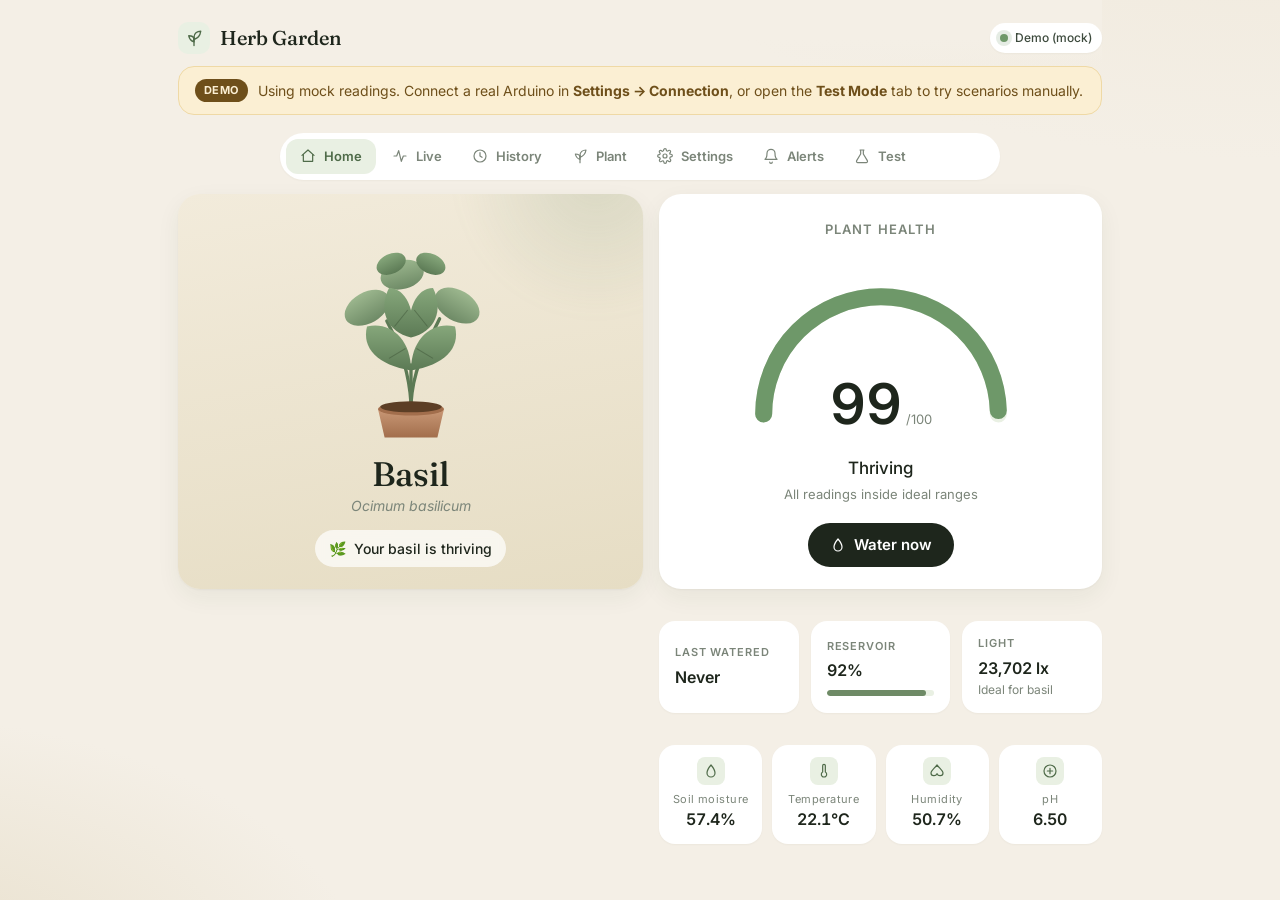
==== herb-garden/index.html @ d0478870 "Split Test Mode into its own isolated sandbox tab The previous header scenario picker mixed simulati" ====
<!DOCTYPE html>
<html lang="en">
<head>
  <meta charset="UTF-8" />
  <meta name="viewport" content="width=device-width, initial-scale=1.0, viewport-fit=cover" />
  <meta name="theme-color" content="#F4EFE6" />
  <title>Herb Garden</title>
  <link rel="preconnect" href="https://fonts.googleapis.com">
  <link rel="preconnect" href="https://fonts.gstatic.com" crossorigin>
  <link href="https://fonts.googleapis.com/css2?family=Fraunces:opsz,wght@9..144,400;9..144,500;9..144,600&family=Inter:wght@400;500;600;700&display=swap" rel="stylesheet">
  <link rel="stylesheet" href="styles.css" />
</head>
<body>

<div class="app">

  <!-- Top bar -->
  <header class="topbar">
    <div class="brand">
      <span class="logo" aria-hidden="true">
        <svg viewBox="0 0 24 24" width="18" height="18" fill="none"
             stroke="currentColor" stroke-width="1.8" stroke-linecap="round"
             stroke-linejoin="round">
          <path d="M12 22V11"/>
          <path d="M12 11c0-5 4-8 9-8-1 7-4 9-9 11z"/>
          <path d="M12 14c0-3-3-5-7-5 1 5 3 7 7 8z"/>
        </svg>
      </span>
      <span>Herb Garden</span>
    </div>

    <div class="topbar-right">
      <span class="conn-chip ok" id="conn-chip">
        <span class="dot"></span><span id="conn-label">Connected</span>
      </span>
    </div>
  </header>

  <!-- Demo banner (live mode, mock source only) -->
  <div class="banner" id="demo-banner">
    <span class="pill">Demo</span>
    <span id="banner-msg">Using mock readings. Connect a real Arduino in <strong>Settings → Connection</strong>, or open the <strong>Test Mode</strong> tab to try scenarios manually.</span>
  </div>

  <!-- Tab nav -->
  <nav class="tabbar">
    <div class="tabbar-inner" id="tabbar">
      <button class="tab active" data-tab="home">
        <svg viewBox="0 0 24 24" fill="none" stroke="currentColor" stroke-linecap="round" stroke-linejoin="round">
          <path d="M3 11l9-8 9 8"/><path d="M5 10v10h14V10"/>
        </svg>
        Home
      </button>
      <button class="tab" data-tab="live">
        <svg viewBox="0 0 24 24" fill="none" stroke="currentColor" stroke-linecap="round" stroke-linejoin="round">
          <path d="M3 12h4l3-8 4 16 3-8h4"/>
        </svg>
        Live
      </button>
      <button class="tab" data-tab="history">
        <svg viewBox="0 0 24 24" fill="none" stroke="currentColor" stroke-linecap="round" stroke-linejoin="round">
          <circle cx="12" cy="12" r="9"/><path d="M12 7v5l3 2"/>
        </svg>
        History
      </button>
      <button class="tab" data-tab="profile">
        <svg viewBox="0 0 24 24" fill="none" stroke="currentColor" stroke-linecap="round" stroke-linejoin="round">
          <path d="M12 22V11"/>
          <path d="M12 11c0-5 4-8 9-8-1 7-4 9-9 11z"/>
          <path d="M12 14c0-3-3-5-7-5 1 5 3 7 7 8z"/>
        </svg>
        Plant
      </button>
      <button class="tab" data-tab="settings">
        <svg viewBox="0 0 24 24" fill="none" stroke="currentColor" stroke-linecap="round" stroke-linejoin="round">
          <circle cx="12" cy="12" r="3"/>
          <path d="M19.4 15a1.6 1.6 0 0 0 .3 1.7l.1.1a2 2 0 1 1-2.8 2.8l-.1-.1a1.6 1.6 0 0 0-1.7-.3 1.6 1.6 0 0 0-1 1.5V21a2 2 0 1 1-4 0v-.1A1.6 1.6 0 0 0 9 19.4a1.6 1.6 0 0 0-1.7.3l-.1.1a2 2 0 1 1-2.8-2.8l.1-.1A1.6 1.6 0 0 0 4.6 15a1.6 1.6 0 0 0-1.5-1H3a2 2 0 1 1 0-4h.1A1.6 1.6 0 0 0 4.6 9a1.6 1.6 0 0 0-.3-1.7l-.1-.1a2 2 0 1 1 2.8-2.8l.1.1A1.6 1.6 0 0 0 9 4.6a1.6 1.6 0 0 0 1-1.5V3a2 2 0 1 1 4 0v.1a1.6 1.6 0 0 0 1 1.5 1.6 1.6 0 0 0 1.7-.3l.1-.1a2 2 0 1 1 2.8 2.8l-.1.1a1.6 1.6 0 0 0-.3 1.7c.2.4.7.6 1.1.6H21a2 2 0 1 1 0 4h-.1a1.6 1.6 0 0 0-1.5 1z"/>
        </svg>
        Settings
      </button>
      <button class="tab" data-tab="alerts">
        <svg viewBox="0 0 24 24" fill="none" stroke="currentColor" stroke-linecap="round" stroke-linejoin="round">
          <path d="M6 8a6 6 0 1 1 12 0c0 7 3 9 3 9H3s3-2 3-9"/>
          <path d="M10 21a2 2 0 0 0 4 0"/>
        </svg>
        Alerts
      </button>
      <button class="tab" data-tab="test-mode">
        <svg viewBox="0 0 24 24" fill="none" stroke="currentColor" stroke-linecap="round" stroke-linejoin="round">
          <path d="M9 3h6M10 3v6L4 19a2 2 0 0 0 1.7 3h12.6A2 2 0 0 0 20 19L14 9V3"/>
        </svg>
        Test
      </button>
    </div>
  </nav>

  <main>
    <!-- HOME -->
    <section class="panel active" id="panel-home">
      <div class="home-grid">
        <div class="hero">
          <div class="hero-art" id="hero-art"></div>
          <h1 id="hero-name">Basil</h1>
          <p class="sci" id="hero-sci">Ocimum basilicum</p>
          <div class="status-summary">
            <span id="hero-status-icon" aria-hidden="true">🌿</span>
            <span id="hero-status">Your basil is thriving</span>
          </div>
        </div>

        <div class="right-col">
          <div class="card gauge-card">
            <p class="card-title">Plant Health</p>
            <div class="gauge-wrap">
              <svg class="gauge-svg" viewBox="0 0 300 180">
                <path class="gauge-track" d="M 40 150 A 110 110 0 0 1 260 150"/>
                <path id="gauge-fill" class="gauge-fill" d="M 40 150 A 110 110 0 0 1 260 150"/>
              </svg>
              <div class="gauge-readout">
                <div><span class="gauge-number" id="gauge-num">--</span><span class="gauge-suffix"> /100</span></div>
              </div>
            </div>
            <p class="gauge-explanation" id="gauge-exp">Calculating…</p>
            <p class="gauge-sub" id="gauge-sub">Combining moisture, temperature, light & more</p>
            <div class="gauge-actions">
              <button class="btn" id="water-btn">
                <svg viewBox="0 0 24 24" width="16" height="16" fill="none" stroke="currentColor" stroke-width="1.8" stroke-linecap="round" stroke-linejoin="round">
                  <path d="M12 3s-6 7-6 12a6 6 0 0 0 12 0c0-5-6-12-6-12z"/>
                </svg>
                Water now
              </button>
            </div>
          </div>

          <div class="strip">
            <div class="tile" id="tile-watered">
              <span class="tlabel">Last watered</span>
              <span class="tvalue" id="lw-value">Never</span>
              <span class="tsub" id="lw-sub"></span>
            </div>
            <div class="tile" id="tile-reservoir">
              <span class="tlabel">Reservoir</span>
              <span class="tvalue" id="res-value">--%</span>
              <div class="res-bar"><span id="res-bar-fill" style="width:0"></span></div>
            </div>
            <div class="tile" id="tile-light">
              <span class="tlabel">Light</span>
              <span class="tvalue" id="light-value">--</span>
              <span class="tsub" id="light-sub"></span>
            </div>
          </div>

          <div class="metrics-row" id="key-metrics"></div>
        </div>
      </div>
    </section>

    <!-- LIVE DATA -->
    <section class="panel" id="panel-live">
      <h2>Live data</h2>
      <div class="live-grid" id="live-grid"></div>
    </section>

    <!-- HISTORY -->
    <section class="panel" id="panel-history">
      <h2>History</h2>
      <p class="section-title">Recent watering</p>
      <div class="events" id="hist-water"></div>
      <p class="section-title">Recent alerts</p>
      <div class="events" id="hist-alerts"></div>
    </section>

    <!-- PLANT PROFILE -->
    <section class="panel" id="panel-profile">
      <h2>Plant profile</h2>
      <div class="card profile-card">
        <div class="header">
          <div class="art" id="profile-art"></div>
          <div>
            <h2 id="prof-name">Basil</h2>
            <p class="sci" id="prof-sci">Ocimum basilicum</p>
          </div>
        </div>
        <p class="notes" id="prof-notes"></p>
        <p class="section-title" style="margin-top:20px">Ideal ranges</p>
        <div class="ranges" id="ranges"></div>
      </div>
    </section>

    <!-- SETTINGS -->
    <section class="panel" id="panel-settings">
      <h2>Settings</h2>

      <p class="section-title">Watering</p>
      <div class="form">
        <div class="field">
          <div>
            <label for="set-threshold">Moisture threshold</label>
            <p class="hint">Auto-water when moisture drops below this</p>
          </div>
          <input id="set-threshold" type="number" min="0" max="100" step="1"/>
        </div>
        <div class="field">
          <div>
            <label for="set-cooldown">Watering cooldown</label>
            <p class="hint">Minimum seconds between waterings</p>
          </div>
          <input id="set-cooldown" type="number" min="0" step="10"/>
        </div>
        <div class="field">
          <div>
            <label for="set-low-res">Low reservoir alert</label>
            <p class="hint">Refill warning below this percent</p>
          </div>
          <input id="set-low-res" type="number" min="0" max="100" step="1"/>
        </div>
      </div>

      <p class="section-title">Notifications</p>
      <div class="form">
        <div class="field">
          <div>
            <label>Show in-app banners</label>
            <p class="hint">Watering completed, low reservoir, etc.</p>
          </div>
          <label class="switch" id="sw-notifs">
            <input type="checkbox" id="set-notifs"/>
          </label>
        </div>
      </div>

      <p class="section-title">Connection</p>
      <div class="form">
        <div class="field">
          <div>
            <label for="set-source">Data source</label>
            <p class="hint">Mock data, scenarios, or live Arduino</p>
          </div>
          <select id="set-source">
            <option value="mock">Mock / Demo</option>
            <option value="serial">Live serial (Arduino)</option>
          </select>
        </div>
        <div class="field" id="serial-status-row">
          <div>
            <label>Serial port</label>
            <p class="hint" id="serial-port-hint">Not connected</p>
          </div>
          <button class="btn ghost" id="connect-serial">Connect Arduino</button>
        </div>
      </div>
    </section>

    <!-- ALERTS -->
    <section class="panel" id="panel-alerts">
      <h2>Alerts</h2>
      <div class="events" id="all-alerts"></div>
    </section>

    <!-- TEST MODE — isolated manual sandbox -->
    <section class="panel" id="panel-test-mode">
      <h2>Test Mode</h2>

      <div class="test-note">
        <span class="pill-sim">SIMULATED</span>
        <span>Manual data only — not from the live system. Adjust values to preview how the UI would respond.</span>
      </div>

      <p class="section-title">Scenario presets</p>
      <div class="presets" id="presets"></div>

      <div class="test-grid">
        <!-- Inputs (left on desktop) -->
        <div class="card test-inputs">
          <p class="card-title">Sensor inputs</p>

          <div class="slider-row" data-key="moisture_pct" data-unit="%">
            <div class="srlabel"><span>Soil moisture</span><span class="srval">—</span></div>
            <input type="range" min="0" max="100" step="1"/>
          </div>

          <div class="slider-row" data-key="temperature_c" data-unit="°C">
            <div class="srlabel"><span>Temperature</span><span class="srval">—</span></div>
            <input type="range" min="-10" max="45" step="0.5"/>
          </div>

          <div class="slider-row" data-key="humidity_pct" data-unit="%">
            <div class="srlabel"><span>Humidity</span><span class="srval">—</span></div>
            <input type="range" min="0" max="100" step="1"/>
          </div>

          <div class="slider-row" data-key="ph" data-unit="">
            <div class="srlabel">
              <span>Soil pH</span>
              <span class="srval">—</span>
            </div>
            <input type="range" min="0" max="14" step="0.1"/>
            <label class="ph-toggle">
              <input type="checkbox" id="ph-present" checked/>
              <span>pH sensor present</span>
            </label>
          </div>

          <div class="slider-row" data-key="light_lux" data-unit=" lx">
            <div class="srlabel"><span>Light (BH1750)</span><span class="srval">—</span></div>
            <input type="range" min="0" max="120000" step="500"/>
          </div>

          <div class="slider-row" data-key="reservoir_level" data-unit="%">
            <div class="srlabel"><span>Reservoir</span><span class="srval">—</span></div>
            <input type="range" min="0" max="100" step="1"/>
          </div>

          <div class="slider-row" data-key="last_watered_min_ago" data-unit=" min ago">
            <div class="srlabel"><span>Last watered</span><span class="srval">—</span></div>
            <input type="range" min="0" max="1440" step="5"/>
          </div>

          <button class="btn ghost full" id="reset-test" type="button" style="margin-top:14px">
            Reset to Healthy preset
          </button>
        </div>

        <!-- Live preview (right on desktop) -->
        <div class="test-preview">
          <div class="card gauge-card">
            <p class="card-title">Plant Health</p>
            <div class="gauge-wrap">
              <svg class="gauge-svg" viewBox="0 0 300 180">
                <path class="gauge-track" d="M 40 150 A 110 110 0 0 1 260 150"/>
                <path id="test-gauge-fill" class="gauge-fill" d="M 40 150 A 110 110 0 0 1 260 150"/>
              </svg>
              <div class="gauge-readout">
                <div><span class="gauge-number" id="test-gauge-num">--</span><span class="gauge-suffix"> /100</span></div>
              </div>
            </div>
            <p class="gauge-explanation" id="test-gauge-exp">—</p>
            <p class="gauge-sub" id="test-summary">—</p>
          </div>

          <div class="strip">
            <div class="tile" id="test-tile-watered">
              <span class="tlabel">Last watered</span>
              <span class="tvalue" id="test-lw">—</span>
              <span class="tsub" id="test-lw-sub"></span>
            </div>
            <div class="tile" id="test-tile-reservoir">
              <span class="tlabel">Reservoir</span>
              <span class="tvalue" id="test-res">—</span>
              <div class="res-bar"><span id="test-res-bar" style="width:0"></span></div>
            </div>
            <div class="tile" id="test-tile-light">
              <span class="tlabel">Light</span>
              <span class="tvalue" id="test-light">—</span>
              <span class="tsub" id="test-light-sub"></span>
            </div>
          </div>

          <div class="metrics-row" id="test-key-metrics"></div>

          <div class="card">
            <p class="card-title">Sub-scores · how the formula sees it</p>
            <div class="subscore-list" id="test-subscores"></div>
          </div>

          <div class="card">
            <p class="card-title">Alerts that would trigger</p>
            <div class="events" id="test-alerts"></div>
          </div>
        </div>
      </div>
    </section>

  </main>
</div>

<script src="js/plants.js"></script>
<script src="js/health.js"></script>
<script src="js/storage.js"></script>
<script src="js/sources.js"></script>
<script src="js/app.js"></script>
</body>
</html>
---- herb-garden/styles.css ----
/* ============================================================
   Herb Garden — design system
   Calm, premium, plant-themed. Mobile-first.
   ============================================================ */

:root {
  /* Surfaces */
  --bg:           #F4EFE6;
  --bg-tint:      #EFE8DB;
  --card:         #FFFFFF;
  --card-soft:    #FBF7EF;

  /* Ink */
  --ink:          #1E261C;
  --ink-2:        #3D4A3D;
  --muted:        #7B8579;
  --hairline:     #E7E0D2;

  /* Sage greens (muted, premium) */
  --sage:         #6E8A66;
  --sage-deep:    #4F6B49;
  --sage-soft:    #DCE6D4;
  --sage-tint:    #E9F0E3;

  /* Status accents */
  --warn:         #C9A055;
  --warn-soft:    #FBEFD3;
  --bad:          #B85C5C;
  --bad-soft:     #F6DEDE;
  --good:         #6E9869;

  /* Type */
  --display: "Fraunces", "DM Serif Display", Georgia, "Times New Roman", serif;
  --sans:    "Inter", system-ui, -apple-system, "Segoe UI", Roboto,
             "Helvetica Neue", Arial, sans-serif;

  /* Radii & shadows */
  --r-sm: 10px;
  --r-md: 16px;
  --r-lg: 22px;
  --shadow-sm: 0 1px 2px rgba(40, 50, 30, .04);
  --shadow-md: 0 1px 2px rgba(40, 50, 30, .04),
               0 8px 24px rgba(40, 60, 35, .06);
  --shadow-lg: 0 2px 4px rgba(40, 50, 30, .05),
               0 18px 48px rgba(40, 60, 35, .08);

  /* Layout */
  --pad: 20px;
  --gap: 16px;
}

* { box-sizing: border-box; }
html, body { margin: 0; padding: 0; }

body {
  background: var(--bg);
  color: var(--ink-2);
  font-family: var(--sans);
  font-size: 16px;
  line-height: 1.5;
  -webkit-font-smoothing: antialiased;
  text-rendering: optimizeLegibility;
  min-height: 100vh;
  /* gentle warm gradient under content */
  background-image:
    radial-gradient(1200px 600px at 100% -200px, #EFE8DA 0%, transparent 60%),
    radial-gradient(900px 500px at -10% 110%, #E7DEC9 0%, transparent 55%);
  background-attachment: fixed;
}

h1, h2, h3, h4 { color: var(--ink); margin: 0; font-weight: 600; }
h1 { font-family: var(--display); font-weight: 500; }
h2 { font-family: var(--display); font-weight: 500; font-size: 28px; }
h3 { font-size: 16px; letter-spacing: .01em; }

p { margin: 0; }
button { font: inherit; cursor: pointer; }

/* ============================================================
   Layout shell
   ============================================================ */

.app {
  max-width: 980px;
  margin: 0 auto;
  min-height: 100vh;
  padding: 0 var(--pad) 110px;
}

/* Top bar */
.topbar {
  position: sticky; top: 0; z-index: 30;
  display: flex; align-items: center; justify-content: space-between;
  gap: 10px;
  padding: 16px 0 12px;
  background: linear-gradient(to bottom, var(--bg) 60%, rgba(244,239,230,0));
}
.brand {
  display: flex; align-items: center; gap: 10px;
  font-family: var(--display);
  font-size: 20px;
  color: var(--ink);
  font-weight: 500;
  white-space: nowrap;
  flex-shrink: 0;
}
.brand .logo {
  width: 32px; height: 32px;
  display: grid; place-items: center;
  background: var(--sage-tint);
  border-radius: 10px;
  color: var(--sage-deep);
}

.topbar-right { display: flex; align-items: center; gap: 6px; min-width: 0; flex-wrap: wrap; justify-content: flex-end; }

/* Connection chip */
.conn-chip {
  display: inline-flex; align-items: center; gap: 7px;
  padding: 6px 10px;
  border-radius: 999px;
  background: var(--card);
  box-shadow: var(--shadow-sm);
  font-size: 12px; font-weight: 500;
  color: var(--ink-2);
  white-space: nowrap;
}
@media (max-width: 480px) {
  .conn-chip { display: none; } /* keep demo-select prominent on small screens */
  .brand { font-size: 18px; gap: 8px; }
  .brand .logo { width: 28px; height: 28px; }
}
.conn-chip .dot {
  width: 8px; height: 8px; border-radius: 50%;
  background: var(--muted);
}
.conn-chip.ok    .dot { background: var(--good); box-shadow: 0 0 0 4px rgba(110,152,105,.18); }
.conn-chip.stale .dot { background: var(--warn); box-shadow: 0 0 0 4px rgba(201,160,85,.18); }
.conn-chip.off   .dot { background: var(--bad);  box-shadow: 0 0 0 4px rgba(184,92,92,.18); }

/* Demo selector */
.demo-select {
  position: relative;
  display: inline-flex; align-items: center;
  background: var(--ink); color: var(--card);
  border-radius: 999px;
  padding: 7px 26px 7px 14px;
  font-size: 13px; font-weight: 600;
  box-shadow: var(--shadow-sm);
  max-width: 220px;
}
.demo-select .ts-label {
  margin-right: 6px;
  color: rgba(255,255,255,.65);
  font-weight: 500;
  font-size: 11px;
  text-transform: uppercase;
  letter-spacing: .08em;
}
.demo-select::before {
  content: "";
  width: 8px; height: 8px; border-radius: 50%;
  background: var(--warn);
  margin-right: 8px;
}
.demo-select select {
  appearance: none; -webkit-appearance: none;
  background: transparent; color: inherit; border: 0;
  font: inherit; padding-right: 18px; cursor: pointer;
  outline: none;
}
.demo-select::after {
  content: "";
  position: absolute; right: 12px; top: 50%;
  width: 8px; height: 8px;
  border-right: 1.5px solid currentColor;
  border-bottom: 1.5px solid currentColor;
  transform: translateY(-70%) rotate(45deg);
  pointer-events: none;
}

/* Demo banner */
.banner {
  background: var(--warn-soft);
  color: #6E4F1A;
  padding: 12px 16px;
  border-radius: var(--r-md);
  margin-bottom: 18px;
  font-size: 14px;
  display: flex; align-items: center; gap: 10px;
  border: 1px solid #EFD9A5;
}
.banner.hidden { display: none; }
.banner .pill {
  background: #6E4F1A; color: var(--warn-soft);
  padding: 3px 9px; border-radius: 999px;
  font-size: 11px; font-weight: 700; letter-spacing: .04em; text-transform: uppercase;
}

/* ============================================================
   Cards
   ============================================================ */

.card {
  background: var(--card);
  border-radius: var(--r-lg);
  box-shadow: var(--shadow-md);
  padding: 22px;
}
.card-title {
  font-size: 13px; letter-spacing: .08em; text-transform: uppercase;
  color: var(--muted); font-weight: 600;
  margin-bottom: 14px;
}

/* ============================================================
   Home: hero + gauge
   ============================================================ */

.hero {
  position: relative;
  background: linear-gradient(170deg, #F2EBDB 0%, #E6DDC4 100%);
  border-radius: var(--r-lg);
  padding: 24px 22px 22px;
  box-shadow: var(--shadow-md);
  text-align: center;
  overflow: hidden;
}
.hero::before {
  content: "";
  position: absolute; inset: -40% -20% auto auto;
  width: 280px; height: 280px;
  background: radial-gradient(circle, rgba(110,138,102,.18), transparent 70%);
  filter: blur(10px);
  pointer-events: none;
}
.hero-art {
  width: 60%; max-width: 220px; aspect-ratio: 1/1;
  margin: 4px auto 14px;
  display: grid; place-items: center;
}
.hero-art svg { width: 100%; height: 100%; }
.hero h1 { font-size: 34px; line-height: 1.1; margin-bottom: 2px; }
.hero .sci {
  font-style: italic; color: var(--muted); font-size: 14px;
  margin-bottom: 14px;
}
.hero .status-summary {
  display: inline-flex; align-items: center; gap: 8px;
  padding: 8px 14px;
  background: rgba(255,255,255,.7); backdrop-filter: blur(4px);
  border-radius: 999px;
  color: var(--ink); font-weight: 500; font-size: 14px;
}

/* Gauge */
.gauge-card {
  margin-top: 16px;
  text-align: center;
  padding: 26px 22px 22px;
}
.gauge-wrap {
  max-width: 320px; margin: 0 auto;
  position: relative;
}
.gauge-svg { width: 100%; height: auto; display: block; }
.gauge-track { fill: none; stroke: var(--sage-tint); stroke-width: 16; stroke-linecap: round; }
.gauge-fill  { fill: none; stroke-width: 16; stroke-linecap: round;
               transition: stroke-dashoffset 700ms cubic-bezier(.2,.7,.2,1),
                           stroke 500ms ease; }
.gauge-readout {
  position: absolute; left: 0; right: 0; bottom: 14px;
  display: flex; flex-direction: column; align-items: center; gap: 2px;
}
.gauge-number {
  font-family: var(--sans);
  font-size: 56px; font-weight: 600; line-height: 1;
  color: var(--ink); font-variant-numeric: tabular-nums;
}
.gauge-suffix { color: var(--muted); font-size: 13px; }
.gauge-explanation {
  margin-top: 10px;
  font-size: 17px; font-weight: 500; color: var(--ink);
}
.gauge-sub {
  margin-top: 4px;
  font-size: 13px; color: var(--muted);
}

/* Water now button (only when not in demo scenario mode) */
.btn {
  display: inline-flex; align-items: center; justify-content: center;
  gap: 8px;
  border: 0; border-radius: 999px;
  padding: 11px 22px;
  font-weight: 600; font-size: 15px;
  background: var(--ink); color: var(--card);
  transition: transform 80ms ease, background 180ms ease;
}
.btn:hover { background: var(--sage-deep); }
.btn:active { transform: scale(.98); }
.btn.ghost  { background: transparent; color: var(--ink); box-shadow: inset 0 0 0 1px var(--hairline); }
.btn.full   { width: 100%; }
.btn:disabled { background: #C7CCC2; color: #fff; cursor: not-allowed; }

.gauge-actions { margin-top: 18px; display: flex; gap: 8px; justify-content: center; flex-wrap: wrap; }

/* ============================================================
   Status strip (last watered / reservoir / light)
   ============================================================ */

.strip {
  margin-top: 16px;
  display: grid;
  grid-template-columns: repeat(3, 1fr);
  gap: 12px;
}
.strip .tile {
  background: var(--card);
  border-radius: var(--r-md);
  padding: 14px 16px;
  box-shadow: var(--shadow-sm);
  min-height: 76px;
  display: flex; flex-direction: column; justify-content: center;
}
.tile .tlabel {
  font-size: 11px; letter-spacing: .08em; text-transform: uppercase;
  color: var(--muted); font-weight: 600;
}
.tile .tvalue {
  margin-top: 4px;
  color: var(--ink); font-weight: 600;
  font-size: 16px;
  font-variant-numeric: tabular-nums;
}
.tile .tsub { color: var(--muted); font-size: 12px; margin-top: 1px; }
.tile.warn .tvalue { color: var(--warn); }
.tile.bad  .tvalue { color: var(--bad); }

/* Reservoir bar */
.res-bar {
  margin-top: 8px;
  height: 6px; border-radius: 999px;
  background: var(--sage-tint);
  overflow: hidden;
}
.res-bar > span {
  display: block; height: 100%;
  background: var(--sage);
  border-radius: 999px;
  transition: width 600ms ease, background 300ms ease;
}
.tile.warn .res-bar > span { background: var(--warn); }
.tile.bad  .res-bar > span { background: var(--bad); }

/* ============================================================
   Key metrics row (small, secondary)
   ============================================================ */

.metrics-row {
  margin-top: 16px;
  display: grid;
  grid-template-columns: repeat(4, 1fr);
  gap: 10px;
}
.chip {
  background: var(--card);
  border-radius: var(--r-md);
  padding: 12px 12px 13px;
  box-shadow: var(--shadow-sm);
  text-align: center;
}
.chip .icon {
  display: inline-grid; place-items: center;
  width: 28px; height: 28px;
  border-radius: 8px;
  background: var(--sage-tint); color: var(--sage-deep);
  margin-bottom: 6px;
}
.chip .icon svg { width: 16px; height: 16px; }
.chip .ml { font-size: 11px; color: var(--muted); letter-spacing: .04em; }
.chip .mv {
  font-weight: 600; color: var(--ink); font-size: 16px;
  font-variant-numeric: tabular-nums;
}
.chip.warn .icon { background: var(--warn-soft); color: #8A6919; }
.chip.bad  .icon { background: var(--bad-soft);  color: #7E3535; }
.chip.warn .mv { color: var(--warn); }
.chip.bad  .mv { color: var(--bad); }
.chip .missing { color: var(--muted); font-style: italic; }

/* ============================================================
   Bottom tab nav
   ============================================================ */

.tabbar {
  position: fixed; left: 0; right: 0; bottom: 0;
  z-index: 40;
  background: rgba(255,255,255,.85);
  backdrop-filter: saturate(140%) blur(12px);
  border-top: 1px solid var(--hairline);
  padding: 10px 12px calc(10px + env(safe-area-inset-bottom, 0));
}
.tabbar-inner {
  max-width: 720px; margin: 0 auto;
  display: grid; grid-template-columns: repeat(7, 1fr); gap: 2px;
}
.tab {
  appearance: none; border: 0; background: transparent;
  display: flex; flex-direction: column; align-items: center; gap: 4px;
  padding: 6px 4px 4px;
  border-radius: 12px;
  color: var(--muted);
  font-size: 11px; font-weight: 600;
  transition: color 160ms ease, background 160ms ease;
}
.tab svg { width: 22px; height: 22px; stroke-width: 1.8; }
.tab.active { color: var(--sage-deep); background: var(--sage-tint); }

/* ============================================================
   Panels
   ============================================================ */

.panel { display: none; }
.panel.active { display: block; }
.panel > h2 {
  margin: 6px 0 16px;
  font-size: 26px;
}

/* Live Data tab */
.live-grid {
  display: grid;
  grid-template-columns: repeat(2, 1fr);
  gap: 12px;
}
.metric-card {
  background: var(--card);
  border-radius: var(--r-lg);
  padding: 18px;
  box-shadow: var(--shadow-sm);
}
.metric-card .top {
  display: flex; align-items: center; gap: 10px;
  margin-bottom: 10px;
}
.metric-card .name { font-weight: 600; color: var(--ink); }
.metric-card .icon {
  width: 32px; height: 32px; border-radius: 10px;
  background: var(--sage-tint); color: var(--sage-deep);
  display: grid; place-items: center;
}
.metric-card .icon svg { width: 18px; height: 18px; }
.metric-card .value {
  font-size: 30px; font-weight: 600; color: var(--ink);
  font-variant-numeric: tabular-nums;
  line-height: 1.1;
}
.metric-card .unit { color: var(--muted); font-size: 16px; font-weight: 500; }
.metric-card .range-strip {
  margin-top: 12px;
  height: 6px; border-radius: 999px;
  background: var(--sage-tint);
  position: relative; overflow: hidden;
}
.metric-card .range-strip > .indicator {
  position: absolute; top: -3px; bottom: -3px;
  width: 4px; border-radius: 2px;
  background: var(--ink);
}
.metric-card.warn .range-strip > .indicator { background: var(--warn); }
.metric-card.bad  .range-strip > .indicator { background: var(--bad); }
.metric-card .target { color: var(--muted); font-size: 12px; margin-top: 8px; }
.metric-card .ts { color: var(--muted); font-size: 11px; margin-top: 6px; }
.metric-card.missing .value { color: var(--muted); font-style: italic; font-size: 18px; }

/* History / Alerts list */
.events {
  display: grid; gap: 10px;
}
.event {
  background: var(--card);
  border-radius: var(--r-md);
  padding: 14px 16px;
  box-shadow: var(--shadow-sm);
  display: flex; align-items: center; justify-content: space-between; gap: 12px;
}
.event .left { display: flex; align-items: center; gap: 12px; }
.event .ico {
  width: 32px; height: 32px; border-radius: 10px;
  display: grid; place-items: center;
  background: var(--sage-tint); color: var(--sage-deep);
}
.event .ico.alert { background: var(--bad-soft); color: #7E3535; }
.event .ico.info  { background: var(--warn-soft); color: #8A6919; }
.event .msg { color: var(--ink); font-weight: 500; }
.event .when { color: var(--muted); font-size: 12px; }
.empty {
  color: var(--muted); text-align: center;
  padding: 32px; font-style: italic;
}

/* Plant profile */
.profile-card { padding: 26px; }
.profile-card .header {
  display: flex; gap: 18px; align-items: center; margin-bottom: 18px;
}
.profile-card .header .art {
  width: 88px; height: 88px;
  background: var(--sage-tint); border-radius: 18px;
  display: grid; place-items: center; flex-shrink: 0;
}
.profile-card .header .art svg { width: 70%; height: 70%; }
.profile-card .header h2 { line-height: 1.1; }
.profile-card .header .sci { font-style: italic; color: var(--muted); font-size: 14px; }
.profile-card .notes {
  background: var(--card-soft); border-radius: var(--r-md);
  padding: 14px 16px; font-size: 14px; color: var(--ink-2);
}
.ranges {
  margin-top: 18px;
  display: grid; gap: 8px;
}
.range-row {
  display: grid; grid-template-columns: 1.2fr 1fr 1fr .6fr;
  gap: 10px; padding: 12px 10px;
  border-bottom: 1px solid var(--hairline);
  align-items: center;
  font-size: 14px;
}
.range-row .rl { color: var(--ink); font-weight: 500; }
.range-row .rv { color: var(--ink-2); font-variant-numeric: tabular-nums; }
.range-row .rw { color: var(--sage-deep); font-weight: 600; text-align: right; }
.range-row.head { color: var(--muted); font-size: 12px; text-transform: uppercase; letter-spacing: .06em; }

/* Settings form */
.form {
  display: grid; gap: 14px;
}
.field {
  background: var(--card); border-radius: var(--r-md);
  padding: 14px 16px;
  box-shadow: var(--shadow-sm);
  display: flex; align-items: center; justify-content: space-between;
  gap: 12px;
}
.field label {
  color: var(--ink); font-weight: 500;
}
.field .hint { color: var(--muted); font-size: 12px; margin-top: 2px; }
.field input[type="number"], .field input[type="text"], .field select {
  appearance: none; -webkit-appearance: none;
  background: var(--card-soft);
  border: 1px solid var(--hairline);
  border-radius: 10px;
  padding: 9px 12px;
  font: inherit; color: var(--ink);
  width: 140px; text-align: right;
  font-variant-numeric: tabular-nums;
}
.field input[type="text"] { text-align: left; width: 180px; }
.field select { width: 180px; text-align: left; }

/* Toggle switch */
.switch {
  position: relative; width: 46px; height: 28px;
  background: var(--hairline); border-radius: 999px;
  transition: background 200ms ease;
  flex-shrink: 0;
}
.switch::after {
  content: ""; position: absolute; top: 3px; left: 3px;
  width: 22px; height: 22px; border-radius: 50%;
  background: white; box-shadow: 0 1px 3px rgba(0,0,0,.18);
  transition: transform 200ms ease;
}
.switch input { position: absolute; inset: 0; opacity: 0; cursor: pointer; }
.switch input:checked ~ .knob { left: 21px; }
.switch.on { background: var(--sage); }
.switch.on::after { transform: translateX(18px); }

.section-title {
  margin: 22px 0 10px; padding-left: 4px;
  font-size: 12px; letter-spacing: .08em; text-transform: uppercase;
  color: var(--muted); font-weight: 600;
}

/* ============================================================
   Plant illustration tweaks (inline SVG)
   ============================================================ */
.leafy { color: var(--sage); }

/* ============================================================
   Test Mode
   ============================================================ */

.test-note {
  display: flex; align-items: flex-start; gap: 12px;
  padding: 14px 16px;
  background: var(--card);
  border: 1px dashed var(--hairline);
  border-radius: var(--r-md);
  font-size: 14px; color: var(--ink-2);
  margin-bottom: 18px;
}
.pill-sim {
  flex-shrink: 0;
  background: var(--ink); color: var(--card);
  padding: 4px 10px; border-radius: 999px;
  font-size: 11px; font-weight: 700; letter-spacing: .08em;
}

.presets {
  display: flex;
  gap: 8px;
  overflow-x: auto;
  padding: 4px 2px 12px;
  margin: 0 -4px 18px;
  scrollbar-width: thin;
  -webkit-overflow-scrolling: touch;
}
.preset {
  flex-shrink: 0;
  appearance: none; border: 0;
  background: var(--card); color: var(--ink);
  padding: 10px 16px;
  border-radius: 999px;
  font: inherit; font-size: 13px; font-weight: 500;
  box-shadow: var(--shadow-sm);
  white-space: nowrap;
  transition: background 160ms ease, color 160ms ease;
}
.preset:hover { background: var(--sage-tint); color: var(--sage-deep); }
.preset.active { background: var(--ink); color: var(--card); }

.test-grid {
  display: grid;
  grid-template-columns: 1fr;
  gap: 16px;
}
.test-preview { display: grid; gap: 16px; }
.test-inputs { padding: 22px; }

/* Slider row */
.slider-row {
  padding: 12px 0;
  border-bottom: 1px solid var(--hairline);
}
.slider-row:last-of-type { border-bottom: 0; }
.srlabel {
  display: flex; justify-content: space-between; align-items: baseline;
  margin-bottom: 8px;
  color: var(--ink); font-weight: 500; font-size: 14px;
}
.srval {
  font-variant-numeric: tabular-nums;
  color: var(--sage-deep);
  font-weight: 600;
}
.slider-row input[type="range"] {
  -webkit-appearance: none; appearance: none;
  width: 100%;
  height: 28px;
  background: transparent;
  cursor: pointer;
}
.slider-row input[type="range"]:focus { outline: none; }
/* Track */
.slider-row input[type="range"]::-webkit-slider-runnable-track {
  height: 6px;
  background: var(--sage-tint);
  border-radius: 999px;
}
.slider-row input[type="range"]::-moz-range-track {
  height: 6px;
  background: var(--sage-tint);
  border-radius: 999px;
}
/* Thumb */
.slider-row input[type="range"]::-webkit-slider-thumb {
  -webkit-appearance: none; appearance: none;
  width: 22px; height: 22px; margin-top: -8px;
  background: var(--sage);
  border-radius: 50%;
  border: 3px solid white;
  box-shadow: 0 1px 3px rgba(0,0,0,.18);
  cursor: pointer;
}
.slider-row input[type="range"]::-moz-range-thumb {
  width: 22px; height: 22px;
  background: var(--sage);
  border-radius: 50%;
  border: 3px solid white;
  box-shadow: 0 1px 3px rgba(0,0,0,.18);
  cursor: pointer;
}
.slider-row.disabled input[type="range"] {
  opacity: .35; cursor: not-allowed;
}
.slider-row.disabled .srval { color: var(--muted); font-style: italic; }

.ph-toggle {
  display: inline-flex; align-items: center; gap: 8px;
  margin-top: 10px;
  font-size: 13px; color: var(--muted);
  cursor: pointer;
}
.ph-toggle input { accent-color: var(--sage); width: 16px; height: 16px; }

/* Sub-scores breakdown */
.subscore-list { display: grid; gap: 8px; }
.subscore-row {
  display: grid; grid-template-columns: 1.1fr 3fr auto;
  gap: 12px; align-items: center;
  font-size: 13px;
}
.subscore-row .lbl  { color: var(--ink); font-weight: 500; }
.subscore-row .bar  {
  height: 6px; background: var(--sage-tint); border-radius: 999px; overflow: hidden;
}
.subscore-row .bar > span {
  display: block; height: 100%; background: var(--good); border-radius: 999px;
  transition: width 240ms ease, background 240ms ease;
}
.subscore-row.warn .bar > span { background: var(--warn); }
.subscore-row.bad  .bar > span { background: var(--bad); }
.subscore-row .num {
  color: var(--ink); font-weight: 600; font-variant-numeric: tabular-nums;
  width: 36px; text-align: right; font-size: 13px;
}
.subscore-row.missing .lbl { color: var(--muted); }
.subscore-row.missing .num { color: var(--muted); font-style: italic; }

/* ============================================================
   Responsive
   ============================================================ */
@media (min-width: 720px) {
  .app { padding: 0 28px 28px; }
  .topbar { padding-top: 22px; }
  .home-grid {
    display: grid;
    grid-template-columns: 1.05fr 1fr;
    gap: 16px;
    align-items: start;
  }
  .home-grid > .hero { margin: 0; }
  .home-grid > .right-col { display: grid; gap: 16px; }
  .gauge-card { margin-top: 0; }
  .strip { grid-template-columns: repeat(3, 1fr); }
  .live-grid { grid-template-columns: repeat(3, 1fr); }
  .test-grid {
    grid-template-columns: 1fr 1fr;
    align-items: start;
  }

  .tabbar {
    position: sticky; top: 70px; bottom: auto;
    background: transparent; backdrop-filter: none;
    border: 0; padding: 0; margin-bottom: 14px;
  }
  .tabbar-inner {
    grid-template-columns: repeat(7, max-content);
    justify-content: start;
    background: var(--card);
    border-radius: 999px;
    padding: 6px;
    box-shadow: var(--shadow-sm);
  }
  .tab {
    flex-direction: row; padding: 8px 14px; gap: 8px;
    font-size: 13px;
  }
  .tab svg { width: 16px; height: 16px; }
  .app { padding-bottom: 28px; }
}
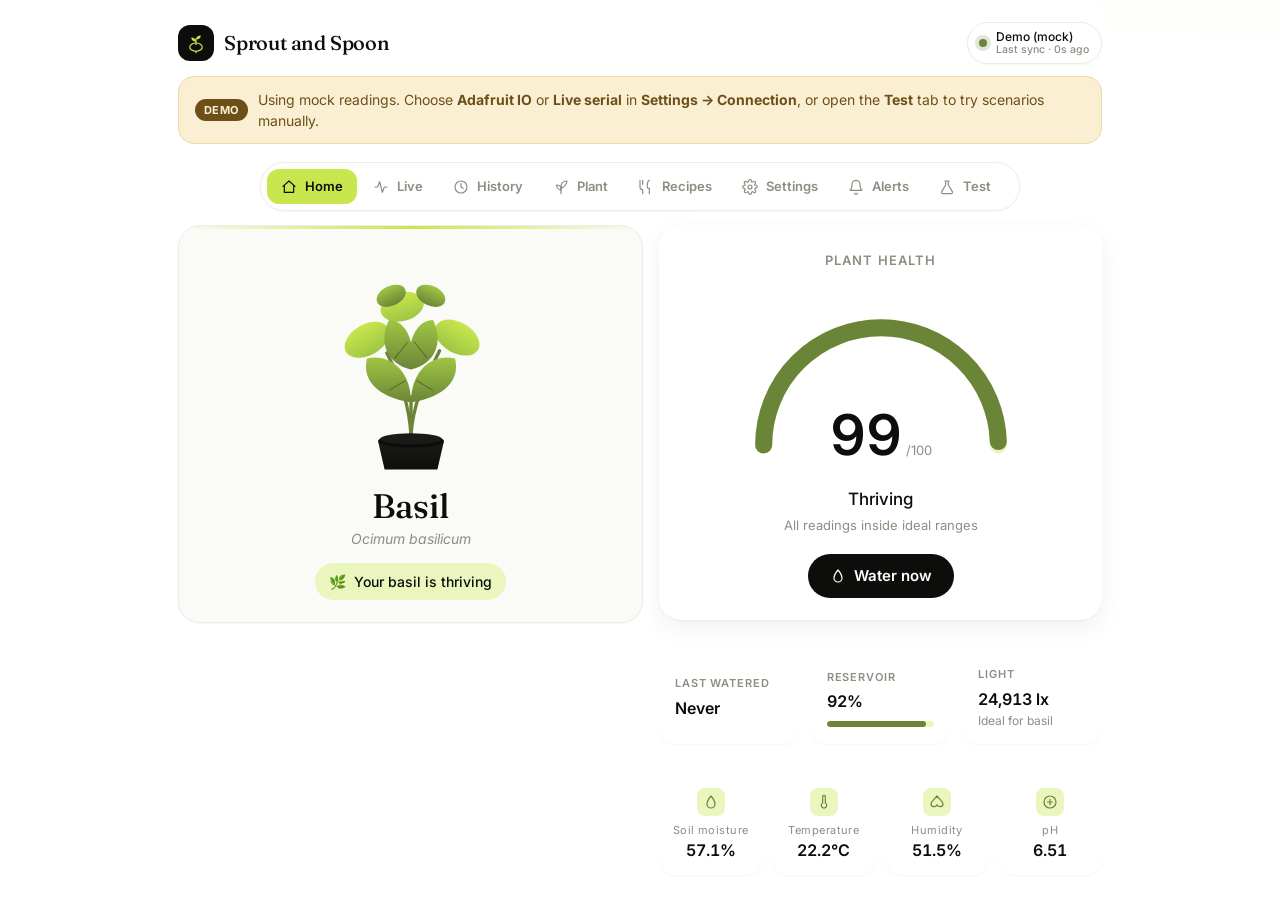
==== commit e9c07570: "Rebrand to Sprout and Spoon: Adafruit IO, multi-herb, Recipes, Seasonality Communication layer - Add" ====
--- a/herb-garden/index.html
+++ b/herb-garden/index.html
@@ -3,8 +3,8 @@
 <head>
   <meta charset="UTF-8" />
   <meta name="viewport" content="width=device-width, initial-scale=1.0, viewport-fit=cover" />
-  <meta name="theme-color" content="#F4EFE6" />
-  <title>Herb Garden</title>
+  <meta name="theme-color" content="#FFFFFF" />
+  <title>Sprout and Spoon</title>
   <link rel="preconnect" href="https://fonts.googleapis.com">
   <link rel="preconnect" href="https://fonts.gstatic.com" crossorigin>
   <link href="https://fonts.googleapis.com/css2?family=Fraunces:opsz,wght@9..144,400;9..144,500;9..144,600&family=Inter:wght@400;500;600;700&display=swap" rel="stylesheet">
@@ -18,20 +18,32 @@
   <header class="topbar">
     <div class="brand">
       <span class="logo" aria-hidden="true">
-        <svg viewBox="0 0 24 24" width="18" height="18" fill="none"
+        <!-- Sprout and Spoon: a spoon bowl cradling a two-leaf sprout. -->
+        <svg viewBox="0 0 32 32" width="22" height="22" fill="none"
              stroke="currentColor" stroke-width="1.8" stroke-linecap="round"
              stroke-linejoin="round">
-          <path d="M12 22V11"/>
-          <path d="M12 11c0-5 4-8 9-8-1 7-4 9-9 11z"/>
-          <path d="M12 14c0-3-3-5-7-5 1 5 3 7 7 8z"/>
+          <!-- spoon bowl -->
+          <ellipse cx="16" cy="22" rx="9" ry="6"/>
+          <!-- spoon handle -->
+          <path d="M16 28 V 30" />
+          <!-- sprout stem -->
+          <path d="M16 18 V 10" />
+          <!-- left leaf -->
+          <path d="M16 14 C 12 14, 9 12, 9 8 C 13 8, 16 10, 16 14 Z" fill="currentColor" stroke="none"/>
+          <!-- right leaf -->
+          <path d="M16 11 C 20 11, 23 9, 23 5 C 19 5, 16 7, 16 11 Z" fill="currentColor" stroke="none"/>
         </svg>
       </span>
-      <span>Herb Garden</span>
+      <span class="brand-wordmark">Sprout and Spoon</span>
     </div>
 
     <div class="topbar-right">
       <span class="conn-chip ok" id="conn-chip">
-        <span class="dot"></span><span id="conn-label">Connected</span>
+        <span class="dot"></span>
+        <span class="conn-text">
+          <span id="conn-label">Connected</span>
+          <span class="conn-sync" id="conn-sync"></span>
+        </span>
       </span>
     </div>
   </header>
@@ -39,7 +51,7 @@
   <!-- Demo banner (live mode, mock source only) -->
   <div class="banner" id="demo-banner">
     <span class="pill">Demo</span>
-    <span id="banner-msg">Using mock readings. Connect a real Arduino in <strong>Settings → Connection</strong>, or open the <strong>Test Mode</strong> tab to try scenarios manually.</span>
+    <span id="banner-msg">Using mock readings. Choose <strong>Adafruit IO</strong> or <strong>Live serial</strong> in <strong>Settings → Connection</strong>, or open the <strong>Test</strong> tab to try scenarios manually.</span>
   </div>
 
   <!-- Tab nav -->
@@ -70,6 +82,14 @@
           <path d="M12 14c0-3-3-5-7-5 1 5 3 7 7 8z"/>
         </svg>
         Plant
+      </button>
+      <button class="tab" data-tab="recipes">
+        <svg viewBox="0 0 24 24" fill="none" stroke="currentColor" stroke-linecap="round" stroke-linejoin="round">
+          <path d="M3 2v10a4 4 0 0 0 4 4v6"/>
+          <path d="M7 2v6"/>
+          <path d="M17 2c-2 1-3 4-3 7v3a2 2 0 0 0 2 2h1v8"/>
+        </svg>
+        Recipes
       </button>
       <button class="tab" data-tab="settings">
         <svg viewBox="0 0 24 24" fill="none" stroke="currentColor" stroke-linecap="round" stroke-linejoin="round">
@@ -106,6 +126,9 @@
             <span id="hero-status-icon" aria-hidden="true">🌿</span>
             <span id="hero-status">Your basil is thriving</span>
           </div>
+          <p class="demo-profile-note" id="demo-profile-note" hidden>
+            Demo profile — switch to Basil in Settings for live readings.
+          </p>
         </div>
 
         <div class="right-col">
@@ -173,17 +196,87 @@
     <!-- PLANT PROFILE -->
     <section class="panel" id="panel-profile">
       <h2>Plant profile</h2>
+
+      <div class="herb-picker" id="herb-picker">
+        <!-- Filled at runtime with the available herbs. Picking one
+             updates settings.selected_plant. -->
+      </div>
+
       <div class="card profile-card">
         <div class="header">
           <div class="art" id="profile-art"></div>
           <div>
             <h2 id="prof-name">Basil</h2>
             <p class="sci" id="prof-sci">Ocimum basilicum</p>
+            <p class="live-badge" id="prof-live-badge"></p>
           </div>
         </div>
         <p class="notes" id="prof-notes"></p>
-        <p class="section-title" style="margin-top:20px">Ideal ranges</p>
+
+        <p class="section-title" style="margin-top:22px">At a glance</p>
+        <div class="info-cards" id="info-cards"></div>
+
+        <p class="section-title" style="margin-top:22px">Ideal ranges</p>
         <div class="ranges" id="ranges"></div>
+      </div>
+
+      <div class="card" style="margin-top:16px">
+        <p class="card-title">Seasonality · UK</p>
+        <p class="muted small" id="season-headline">…</p>
+        <div class="season-grid" id="season-grid"></div>
+        <p class="muted small" style="margin-top:10px">Practical growing guidance, not a hard forecast.</p>
+      </div>
+    </section>
+
+    <!-- RECIPES -->
+    <section class="panel" id="panel-recipes">
+      <h2>Recipes</h2>
+
+      <div class="card growth-card">
+        <p class="card-title">Growth tracker</p>
+        <div class="growth-row">
+          <div class="growth-art" id="growth-art"></div>
+          <div class="growth-body">
+            <p class="muted small" id="growth-herb">Basil</p>
+            <h3 class="growth-headline" id="growth-headline">Day —</h3>
+            <p class="growth-stage" id="growth-stage">…</p>
+            <p class="growth-rec" id="growth-rec">…</p>
+          </div>
+        </div>
+        <div class="growth-bar"><span id="growth-bar-fill"></span></div>
+        <div class="growth-marks" id="growth-marks"></div>
+      </div>
+
+      <div class="card recipe-card" id="recipe-card">
+        <p class="card-title">Recipe of the day</p>
+        <h2 class="recipe-title" id="recipe-title">—</h2>
+        <p class="recipe-blurb" id="recipe-blurb">—</p>
+        <p class="section-title" style="margin-top:18px">Ingredients</p>
+        <ul class="ingredients" id="recipe-ingredients"></ul>
+        <p class="section-title" style="margin-top:18px">Method</p>
+        <ol class="method" id="recipe-method"></ol>
+        <div class="recipe-actions">
+          <button class="btn" id="shopping-btn" type="button">
+            <svg viewBox="0 0 24 24" width="16" height="16" fill="none" stroke="currentColor" stroke-width="1.8" stroke-linecap="round" stroke-linejoin="round">
+              <path d="M6 6h15l-2 9H7z"/><circle cx="9" cy="20" r="1.5"/><circle cx="18" cy="20" r="1.5"/><path d="M6 6L4 2H2"/>
+            </svg>
+            Shopping List
+          </button>
+        </div>
+      </div>
+    </section>
+
+    <!-- SHOPPING — sub-view of Recipes (no tab) -->
+    <section class="panel" id="panel-shopping">
+      <button class="back-link" id="back-to-recipe" type="button">
+        <svg viewBox="0 0 24 24" width="14" height="14" fill="none" stroke="currentColor" stroke-width="2" stroke-linecap="round" stroke-linejoin="round"><path d="M15 6l-6 6 6 6"/></svg>
+        Return to Recipe
+      </button>
+      <h2 id="shopping-title">Shopping list</h2>
+      <p class="muted" id="shopping-subtitle">—</p>
+      <div class="card shopping-card">
+        <ul class="shopping" id="shopping-items"></ul>
+        <p class="muted small" id="shopping-status" style="margin-top:8px">—</p>
       </div>
     </section>
 
@@ -234,19 +327,100 @@
         <div class="field">
           <div>
             <label for="set-source">Data source</label>
-            <p class="hint">Mock data, scenarios, or live Arduino</p>
+            <p class="hint">Mock data, USB serial, or Adafruit IO over Wi-Fi</p>
           </div>
           <select id="set-source">
             <option value="mock">Mock / Demo</option>
-            <option value="serial">Live serial (Arduino)</option>
+            <option value="serial">COM port / Serial (Arduino)</option>
+            <option value="adafruit">Adafruit IO (Wi-Fi)</option>
           </select>
         </div>
+
+        <!-- Serial connection group -->
         <div class="field" id="serial-status-row">
           <div>
             <label>Serial port</label>
             <p class="hint" id="serial-port-hint">Not connected</p>
           </div>
           <button class="btn ghost" id="connect-serial">Connect Arduino</button>
+        </div>
+
+        <!-- Adafruit IO group (hidden unless adafruit is selected) -->
+        <div id="aio-config" hidden>
+          <div class="field">
+            <div>
+              <label for="aio-username">Adafruit IO username</label>
+              <p class="hint">Your io.adafruit.com account name</p>
+            </div>
+            <input id="aio-username" type="text" placeholder="your-username"/>
+          </div>
+          <div class="field">
+            <div>
+              <label for="aio-key">AIO key</label>
+              <p class="hint">Stored locally in your browser only</p>
+            </div>
+            <input id="aio-key" type="password" placeholder="aio_xxxxxxxx"/>
+          </div>
+          <div class="field">
+            <div>
+              <label for="aio-feed-moisture">Moisture feed</label>
+              <p class="hint">Feed key (not the human name)</p>
+            </div>
+            <input id="aio-feed-moisture" type="text" placeholder="soil-moisture"/>
+          </div>
+          <div class="field">
+            <div><label for="aio-feed-temperature">Temperature feed</label></div>
+            <input id="aio-feed-temperature" type="text" placeholder="temperature"/>
+          </div>
+          <div class="field">
+            <div><label for="aio-feed-humidity">Humidity feed</label></div>
+            <input id="aio-feed-humidity" type="text" placeholder="humidity"/>
+          </div>
+          <div class="field">
+            <div><label for="aio-feed-light">Light feed</label></div>
+            <input id="aio-feed-light" type="text" placeholder="light-level"/>
+          </div>
+          <div class="field">
+            <div><label for="aio-feed-reservoir">Reservoir feed</label></div>
+            <input id="aio-feed-reservoir" type="text" placeholder="water-reservoir"/>
+          </div>
+          <div class="field">
+            <div><label for="aio-feed-pump">Pump status feed</label></div>
+            <input id="aio-feed-pump" type="text" placeholder="pump-status"/>
+          </div>
+          <div class="field">
+            <div><label for="aio-feed-cmd">Water command feed</label></div>
+            <input id="aio-feed-cmd" type="text" placeholder="water-command"/>
+          </div>
+          <div class="field">
+            <div><label for="aio-feed-herb">Selected herb feed (optional)</label></div>
+            <input id="aio-feed-herb" type="text" placeholder="selected-herb"/>
+          </div>
+          <div class="field">
+            <div>
+              <label>Connection status</label>
+              <p class="hint" id="aio-status-hint">Not yet connected</p>
+            </div>
+            <button class="btn ghost" id="test-aio" type="button">Test connection</button>
+          </div>
+        </div>
+      </div>
+
+      <p class="section-title">Garden</p>
+      <div class="form">
+        <div class="field">
+          <div>
+            <label for="set-plant">Currently growing</label>
+            <p class="hint">Basil is wired to live readings. Others are demo profiles.</p>
+          </div>
+          <select id="set-plant"></select>
+        </div>
+        <div class="field">
+          <div>
+            <label for="set-planted-date">Planted date</label>
+            <p class="hint" id="planted-hint">Used by Recipes for growth tracking</p>
+          </div>
+          <input id="set-planted-date" type="date"/>
         </div>
       </div>
     </section>
@@ -378,6 +552,8 @@
 <script src="js/health.js"></script>
 <script src="js/storage.js"></script>
 <script src="js/sources.js"></script>
+<script src="js/recipes.js"></script>
+<script src="js/seasonality.js"></script>
 <script src="js/app.js"></script>
 </body>
 </html>
--- a/herb-garden/styles.css
+++ b/herb-garden/styles.css
@@ -1,33 +1,40 @@
 /* ============================================================
-   Herb Garden — design system
-   Calm, premium, plant-themed. Mobile-first.
+   Sprout and Spoon — design system
+   Aesthetic lime · black · white.  Mobile-first.
    ============================================================ */
 
 :root {
   /* Surfaces */
-  --bg:           #F4EFE6;
-  --bg-tint:      #EFE8DB;
+  --bg:           #FFFFFF;
+  --bg-tint:      #FAFAF7;
   --card:         #FFFFFF;
-  --card-soft:    #FBF7EF;
+  --card-soft:    #FAFAF7;
 
   /* Ink */
-  --ink:          #1E261C;
-  --ink-2:        #3D4A3D;
-  --muted:        #7B8579;
-  --hairline:     #E7E0D2;
-
-  /* Sage greens (muted, premium) */
-  --sage:         #6E8A66;
-  --sage-deep:    #4F6B49;
-  --sage-soft:    #DCE6D4;
-  --sage-tint:    #E9F0E3;
+  --ink:          #0D0E0B;
+  --ink-2:        #2A2C24;
+  --muted:        #8A8F82;
+  --hairline:     #ECECE8;
+
+  /* Lime palette (the only accent — used sparingly) */
+  --lime:         #C8E64E;
+  --lime-soft:    #EAF6BD;
+  --lime-tint:    #F4FAE1;
+  --lime-deep:    #6B8538;
+
+  /* Backwards-compatible aliases so existing rules keep working.
+     New rules should prefer --lime / --lime-soft / --lime-deep. */
+  --sage:         var(--lime-deep);
+  --sage-deep:    var(--lime-deep);
+  --sage-soft:    var(--lime-soft);
+  --sage-tint:    var(--lime-tint);
 
   /* Status accents */
   --warn:         #C9A055;
   --warn-soft:    #FBEFD3;
   --bad:          #B85C5C;
   --bad-soft:     #F6DEDE;
-  --good:         #6E9869;
+  --good:         var(--lime-deep);
 
   /* Type */
   --display: "Fraunces", "DM Serif Display", Georgia, "Times New Roman", serif;
@@ -38,11 +45,11 @@
   --r-sm: 10px;
   --r-md: 16px;
   --r-lg: 22px;
-  --shadow-sm: 0 1px 2px rgba(40, 50, 30, .04);
-  --shadow-md: 0 1px 2px rgba(40, 50, 30, .04),
-               0 8px 24px rgba(40, 60, 35, .06);
-  --shadow-lg: 0 2px 4px rgba(40, 50, 30, .05),
-               0 18px 48px rgba(40, 60, 35, .08);
+  --shadow-sm: 0 1px 2px rgba(13, 14, 11, .04);
+  --shadow-md: 0 1px 2px rgba(13, 14, 11, .04),
+               0 8px 24px rgba(13, 14, 11, .06);
+  --shadow-lg: 0 2px 4px rgba(13, 14, 11, .05),
+               0 18px 48px rgba(13, 14, 11, .08);
 
   /* Layout */
   --pad: 20px;
@@ -61,10 +68,11 @@
   -webkit-font-smoothing: antialiased;
   text-rendering: optimizeLegibility;
   min-height: 100vh;
-  /* gentle warm gradient under content */
+  /* Single faint lime glow in the top-right corner — calm, modern. */
   background-image:
-    radial-gradient(1200px 600px at 100% -200px, #EFE8DA 0%, transparent 60%),
-    radial-gradient(900px 500px at -10% 110%, #E7DEC9 0%, transparent 55%);
+    radial-gradient(1100px 480px at 100% -240px,
+                    rgba(200, 230, 78, .22) 0%,
+                    rgba(200, 230, 78, 0) 60%);
   background-attachment: fixed;
 }
 
@@ -93,7 +101,7 @@
   display: flex; align-items: center; justify-content: space-between;
   gap: 10px;
   padding: 16px 0 12px;
-  background: linear-gradient(to bottom, var(--bg) 60%, rgba(244,239,230,0));
+  background: linear-gradient(to bottom, var(--bg) 70%, rgba(255,255,255,0));
 }
 .brand {
   display: flex; align-items: center; gap: 10px;
@@ -105,36 +113,49 @@
   flex-shrink: 0;
 }
 .brand .logo {
-  width: 32px; height: 32px;
+  width: 36px; height: 36px;
   display: grid; place-items: center;
-  background: var(--sage-tint);
-  border-radius: 10px;
-  color: var(--sage-deep);
+  background: var(--ink);
+  color: var(--lime);
+  border-radius: 12px;
+}
+.brand .brand-wordmark {
+  letter-spacing: -0.01em;
 }
 
 .topbar-right { display: flex; align-items: center; gap: 6px; min-width: 0; flex-wrap: wrap; justify-content: flex-end; }
 
 /* Connection chip */
 .conn-chip {
-  display: inline-flex; align-items: center; gap: 7px;
-  padding: 6px 10px;
+  display: inline-flex; align-items: center; gap: 9px;
+  padding: 7px 12px 7px 11px;
   border-radius: 999px;
   background: var(--card);
   box-shadow: var(--shadow-sm);
   font-size: 12px; font-weight: 500;
-  color: var(--ink-2);
+  color: var(--ink);
   white-space: nowrap;
-}
+  border: 1px solid var(--hairline);
+}
+.conn-chip .conn-text {
+  display: flex; flex-direction: column; line-height: 1.15;
+}
+.conn-chip .conn-sync {
+  color: var(--muted); font-size: 10.5px; font-weight: 500;
+}
+.conn-chip .conn-sync:empty { display: none; }
 @media (max-width: 480px) {
-  .conn-chip { display: none; } /* keep demo-select prominent on small screens */
   .brand { font-size: 18px; gap: 8px; }
-  .brand .logo { width: 28px; height: 28px; }
+  .brand .logo { width: 32px; height: 32px; }
+  .conn-chip .conn-sync { display: none; }
+  .conn-chip { padding: 6px 10px; }
 }
 .conn-chip .dot {
   width: 8px; height: 8px; border-radius: 50%;
   background: var(--muted);
-}
-.conn-chip.ok    .dot { background: var(--good); box-shadow: 0 0 0 4px rgba(110,152,105,.18); }
+  flex-shrink: 0;
+}
+.conn-chip.ok    .dot { background: var(--lime-deep); box-shadow: 0 0 0 4px rgba(107,133,56,.20); }
 .conn-chip.stale .dot { background: var(--warn); box-shadow: 0 0 0 4px rgba(201,160,85,.18); }
 .conn-chip.off   .dot { background: var(--bad);  box-shadow: 0 0 0 4px rgba(184,92,92,.18); }
 
@@ -219,21 +240,31 @@
 
 .hero {
   position: relative;
-  background: linear-gradient(170deg, #F2EBDB 0%, #E6DDC4 100%);
+  background: var(--card-soft);
+  border: 1px solid var(--hairline);
   border-radius: var(--r-lg);
   padding: 24px 22px 22px;
-  box-shadow: var(--shadow-md);
+  box-shadow: var(--shadow-sm);
   text-align: center;
   overflow: hidden;
 }
 .hero::before {
   content: "";
-  position: absolute; inset: -40% -20% auto auto;
-  width: 280px; height: 280px;
-  background: radial-gradient(circle, rgba(110,138,102,.18), transparent 70%);
-  filter: blur(10px);
+  position: absolute; left: 0; right: 0; top: 0;
+  height: 3px;
+  background: linear-gradient(90deg, transparent, var(--lime), transparent);
   pointer-events: none;
 }
+.demo-profile-note {
+  display: inline-block;
+  margin-top: 10px;
+  padding: 6px 12px;
+  border-radius: 999px;
+  background: var(--bg-tint);
+  color: var(--muted);
+  font-size: 12px;
+}
+.demo-profile-note[hidden] { display: none; }
 .hero-art {
   width: 60%; max-width: 220px; aspect-ratio: 1/1;
   margin: 4px auto 14px;
@@ -248,7 +279,7 @@
 .hero .status-summary {
   display: inline-flex; align-items: center; gap: 8px;
   padding: 8px 14px;
-  background: rgba(255,255,255,.7); backdrop-filter: blur(4px);
+  background: var(--lime-soft);
   border-radius: 999px;
   color: var(--ink); font-weight: 500; font-size: 14px;
 }
@@ -264,7 +295,7 @@
   position: relative;
 }
 .gauge-svg { width: 100%; height: auto; display: block; }
-.gauge-track { fill: none; stroke: var(--sage-tint); stroke-width: 16; stroke-linecap: round; }
+.gauge-track { fill: none; stroke: var(--lime-soft); stroke-width: 16; stroke-linecap: round; }
 .gauge-fill  { fill: none; stroke-width: 16; stroke-linecap: round;
                transition: stroke-dashoffset 700ms cubic-bezier(.2,.7,.2,1),
                            stroke 500ms ease; }
@@ -297,11 +328,22 @@
   background: var(--ink); color: var(--card);
   transition: transform 80ms ease, background 180ms ease;
 }
-.btn:hover { background: var(--sage-deep); }
+.btn:hover { background: #1A1B17; }
 .btn:active { transform: scale(.98); }
 .btn.ghost  { background: transparent; color: var(--ink); box-shadow: inset 0 0 0 1px var(--hairline); }
+.btn.ghost:hover { background: var(--bg-tint); }
 .btn.full   { width: 100%; }
 .btn:disabled { background: #C7CCC2; color: #fff; cursor: not-allowed; }
+.btn.accent { background: var(--lime); color: var(--ink); }
+.btn.accent:hover { background: #B7D63D; }
+.back-link {
+  appearance: none; background: transparent; border: 0;
+  color: var(--muted); font: inherit; font-weight: 500;
+  display: inline-flex; align-items: center; gap: 6px;
+  padding: 6px 0; margin-bottom: 6px;
+  cursor: pointer;
+}
+.back-link:hover { color: var(--ink); }
 
 .gauge-actions { margin-top: 18px; display: flex; gap: 8px; justify-content: center; flex-wrap: wrap; }
 
@@ -341,12 +383,12 @@
 .res-bar {
   margin-top: 8px;
   height: 6px; border-radius: 999px;
-  background: var(--sage-tint);
+  background: var(--lime-soft);
   overflow: hidden;
 }
 .res-bar > span {
   display: block; height: 100%;
-  background: var(--sage);
+  background: var(--lime-deep);
   border-radius: 999px;
   transition: width 600ms ease, background 300ms ease;
 }
@@ -374,7 +416,7 @@
   display: inline-grid; place-items: center;
   width: 28px; height: 28px;
   border-radius: 8px;
-  background: var(--sage-tint); color: var(--sage-deep);
+  background: var(--lime-soft); color: var(--lime-deep);
   margin-bottom: 6px;
 }
 .chip .icon svg { width: 16px; height: 16px; }
@@ -402,20 +444,28 @@
   padding: 10px 12px calc(10px + env(safe-area-inset-bottom, 0));
 }
 .tabbar-inner {
-  max-width: 720px; margin: 0 auto;
-  display: grid; grid-template-columns: repeat(7, 1fr); gap: 2px;
+  max-width: 760px; margin: 0 auto;
+  display: grid; grid-template-columns: repeat(8, 1fr); gap: 2px;
 }
 .tab {
   appearance: none; border: 0; background: transparent;
   display: flex; flex-direction: column; align-items: center; gap: 4px;
-  padding: 6px 4px 4px;
+  padding: 6px 2px 4px;
   border-radius: 12px;
   color: var(--muted);
-  font-size: 11px; font-weight: 600;
+  font-size: 10.5px; font-weight: 600;
   transition: color 160ms ease, background 160ms ease;
-}
+  min-width: 0;
+}
+.tab span, .tab > svg + * { /* not used currently but reserved */ }
 .tab svg { width: 22px; height: 22px; stroke-width: 1.8; }
-.tab.active { color: var(--sage-deep); background: var(--sage-tint); }
+.tab.active { color: var(--ink); background: var(--lime); }
+.tab.active svg { color: var(--ink); }
+@media (max-width: 380px) {
+  /* Icon-only mode on the smallest screens so 8 tabs always fit. */
+  .tab { font-size: 0; padding: 8px 4px; }
+  .tab svg { width: 22px; height: 22px; }
+}
 
 /* ============================================================
    Panels
@@ -759,12 +809,13 @@
     border: 0; padding: 0; margin-bottom: 14px;
   }
   .tabbar-inner {
-    grid-template-columns: repeat(7, max-content);
+    grid-template-columns: repeat(8, max-content);
     justify-content: start;
     background: var(--card);
     border-radius: 999px;
     padding: 6px;
     box-shadow: var(--shadow-sm);
+    border: 1px solid var(--hairline);
   }
   .tab {
     flex-direction: row; padding: 8px 14px; gap: 8px;
@@ -772,4 +823,264 @@
   }
   .tab svg { width: 16px; height: 16px; }
   .app { padding-bottom: 28px; }
-}
+
+  .recipes-grid {
+    display: grid;
+    grid-template-columns: 1fr 1.4fr;
+    gap: 16px;
+    align-items: start;
+  }
+  .info-cards { grid-template-columns: repeat(3, 1fr) !important; }
+  .season-grid { grid-template-columns: repeat(2, 1fr) !important; }
+}
+
+/* ============================================================
+   Sprout and Spoon: profile info cards, seasonality, herb picker
+   ============================================================ */
+
+.live-badge {
+  display: inline-block;
+  margin-top: 6px;
+  padding: 3px 9px;
+  border-radius: 999px;
+  font-size: 11px; font-weight: 700; letter-spacing: .04em;
+  text-transform: uppercase;
+  background: var(--lime); color: var(--ink);
+}
+.live-badge.demo {
+  background: var(--bg-tint); color: var(--muted);
+}
+
+.herb-picker {
+  display: flex; gap: 8px; overflow-x: auto;
+  margin: 0 -4px 16px;
+  padding: 4px 4px 10px;
+  -webkit-overflow-scrolling: touch;
+}
+.herb-pick {
+  appearance: none; border: 0;
+  background: var(--card); color: var(--ink);
+  padding: 10px 16px;
+  border-radius: 999px;
+  font: inherit; font-size: 13px; font-weight: 500;
+  box-shadow: var(--shadow-sm);
+  border: 1px solid var(--hairline);
+  white-space: nowrap; flex-shrink: 0;
+  display: inline-flex; align-items: center; gap: 8px;
+  cursor: pointer;
+}
+.herb-pick .herb-dot {
+  width: 8px; height: 8px; border-radius: 50%; background: var(--muted);
+}
+.herb-pick.live .herb-dot { background: var(--lime-deep); }
+.herb-pick.active {
+  background: var(--ink); color: var(--card); border-color: var(--ink);
+}
+.herb-pick.active .herb-dot { background: var(--lime); }
+
+.info-cards {
+  display: grid;
+  grid-template-columns: 1fr 1fr;
+  gap: 12px;
+}
+.info-card {
+  background: var(--card-soft);
+  border: 1px solid var(--hairline);
+  border-radius: var(--r-md);
+  padding: 14px 16px;
+}
+.info-card .ic-label {
+  display: flex; align-items: center; gap: 8px;
+  font-size: 11px; letter-spacing: .08em; text-transform: uppercase;
+  color: var(--muted); font-weight: 600;
+  margin-bottom: 6px;
+}
+.info-card .ic-icon {
+  width: 22px; height: 22px; border-radius: 6px;
+  background: var(--lime-soft); color: var(--lime-deep);
+  display: grid; place-items: center; flex-shrink: 0;
+}
+.info-card .ic-icon svg { width: 13px; height: 13px; }
+.info-card .ic-value { color: var(--ink); font-weight: 500; font-size: 14px; line-height: 1.4; }
+
+.season-grid {
+  display: grid;
+  grid-template-columns: 1fr;
+  gap: 10px;
+  margin-top: 10px;
+}
+.season-row {
+  display: grid; grid-template-columns: 22px 1fr auto; gap: 12px;
+  align-items: center;
+  padding: 12px 14px;
+  background: var(--card-soft);
+  border: 1px solid var(--hairline);
+  border-radius: var(--r-md);
+}
+.season-row .leaf {
+  width: 22px; height: 22px; border-radius: 6px;
+  background: var(--lime-soft); color: var(--lime-deep);
+  display: grid; place-items: center;
+  font-size: 12px; font-weight: 700;
+}
+.season-row.tier-Excellent .leaf { background: var(--lime); color: var(--ink); }
+.season-row.tier-Good     .leaf { background: var(--lime-soft); color: var(--lime-deep); }
+.season-row.tier-OK       .leaf { background: var(--warn-soft); color: #8A6919; }
+.season-row.tier-Avoid    .leaf { background: var(--bad-soft);  color: #7E3535; }
+.season-row .s-name {
+  font-weight: 600; color: var(--ink); font-size: 14px;
+}
+.season-row .s-tip {
+  color: var(--muted); font-size: 12px; line-height: 1.4;
+}
+.season-row .s-grow {
+  color: var(--muted); font-size: 11px; white-space: nowrap;
+}
+
+/* ============================================================
+   Recipes panel
+   ============================================================ */
+
+.growth-card { padding: 22px; }
+.growth-row { display: flex; gap: 16px; align-items: center; }
+.growth-art {
+  width: 84px; height: 84px;
+  flex-shrink: 0;
+  background: var(--lime-tint);
+  border: 1px solid var(--hairline);
+  border-radius: 16px;
+  display: grid; place-items: center;
+}
+.growth-art svg { width: 80%; height: 80%; }
+.growth-body { min-width: 0; }
+.growth-headline {
+  font-family: var(--display); font-size: 26px; font-weight: 500;
+  color: var(--ink); margin: 2px 0 4px;
+}
+.growth-stage {
+  display: inline-block;
+  font-size: 12px; font-weight: 600;
+  background: var(--lime); color: var(--ink);
+  padding: 3px 10px; border-radius: 999px;
+}
+.growth-rec {
+  margin-top: 8px;
+  font-size: 14px; color: var(--ink-2);
+}
+.growth-bar {
+  margin-top: 18px;
+  height: 8px; border-radius: 999px;
+  background: var(--lime-soft);
+  overflow: hidden;
+}
+.growth-bar > span {
+  display: block; height: 100%;
+  background: var(--lime-deep);
+  border-radius: 999px;
+  transition: width 500ms ease;
+}
+.growth-marks {
+  display: grid; grid-template-columns: repeat(4, 1fr);
+  gap: 8px; margin-top: 6px;
+  font-size: 10.5px; color: var(--muted);
+  letter-spacing: .04em; text-transform: uppercase; font-weight: 600;
+}
+.growth-marks span { text-align: left; }
+.growth-marks span:last-child { text-align: right; }
+.growth-marks span.reached { color: var(--lime-deep); }
+
+.recipe-card { margin-top: 16px; padding: 26px 24px 22px; }
+.recipe-title {
+  font-family: var(--display); font-weight: 500;
+  font-size: 28px; line-height: 1.15; margin-top: 4px;
+}
+.recipe-blurb {
+  color: var(--ink-2); font-size: 15px; line-height: 1.55;
+  margin-top: 8px;
+}
+.ingredients {
+  list-style: none; padding: 0; margin: 8px 0 0;
+  display: grid; gap: 6px;
+}
+.ingredients li {
+  padding: 8px 12px;
+  background: var(--card-soft);
+  border-radius: 10px;
+  font-size: 14px; color: var(--ink-2);
+}
+.ingredients li::before {
+  content: "•"; color: var(--lime-deep);
+  font-weight: 700;
+  margin-right: 8px;
+}
+.method {
+  margin: 8px 0 0;
+  padding-left: 20px;
+  color: var(--ink-2);
+  display: grid; gap: 8px;
+}
+.method li {
+  font-size: 14px; line-height: 1.5;
+  padding-left: 6px;
+}
+.method li::marker { color: var(--lime-deep); font-weight: 700; }
+
+.recipe-actions {
+  margin-top: 22px;
+  display: flex; gap: 8px;
+}
+.recipe-actions .btn { background: var(--lime); color: var(--ink); }
+.recipe-actions .btn:hover { background: #B7D63D; }
+
+/* ============================================================
+   Shopping panel
+   ============================================================ */
+
+.shopping-card { padding: 16px 18px; }
+.shopping {
+  list-style: none; padding: 0; margin: 0;
+  display: grid; gap: 4px;
+}
+.shopping li {
+  display: flex; align-items: center; gap: 12px;
+  padding: 12px 6px;
+  border-bottom: 1px solid var(--hairline);
+  cursor: pointer;
+  user-select: none;
+}
+.shopping li:last-child { border-bottom: 0; }
+.shopping li .check {
+  width: 22px; height: 22px; border-radius: 7px;
+  border: 1.6px solid var(--hairline);
+  background: var(--card);
+  display: grid; place-items: center;
+  flex-shrink: 0;
+  transition: background 160ms ease, border-color 160ms ease;
+}
+.shopping li .check svg {
+  width: 14px; height: 14px;
+  stroke: var(--ink); stroke-width: 3; fill: none;
+  stroke-linecap: round; stroke-linejoin: round;
+  opacity: 0;
+}
+.shopping li.checked .check {
+  background: var(--lime); border-color: var(--lime);
+}
+.shopping li.checked .check svg { opacity: 1; }
+.shopping li .text {
+  font-size: 15px; color: var(--ink);
+  transition: color 200ms ease, text-decoration 200ms ease;
+}
+.shopping li.checked .text {
+  color: var(--muted);
+  text-decoration: line-through;
+}
+
+/* ============================================================
+   Adafruit IO config visibility helper
+   ============================================================ */
+
+#aio-config[hidden] { display: none; }
+#serial-status-row[hidden] { display: none; }
+.aio-status-ok    { color: var(--lime-deep); }
+.aio-status-error { color: var(--bad); }
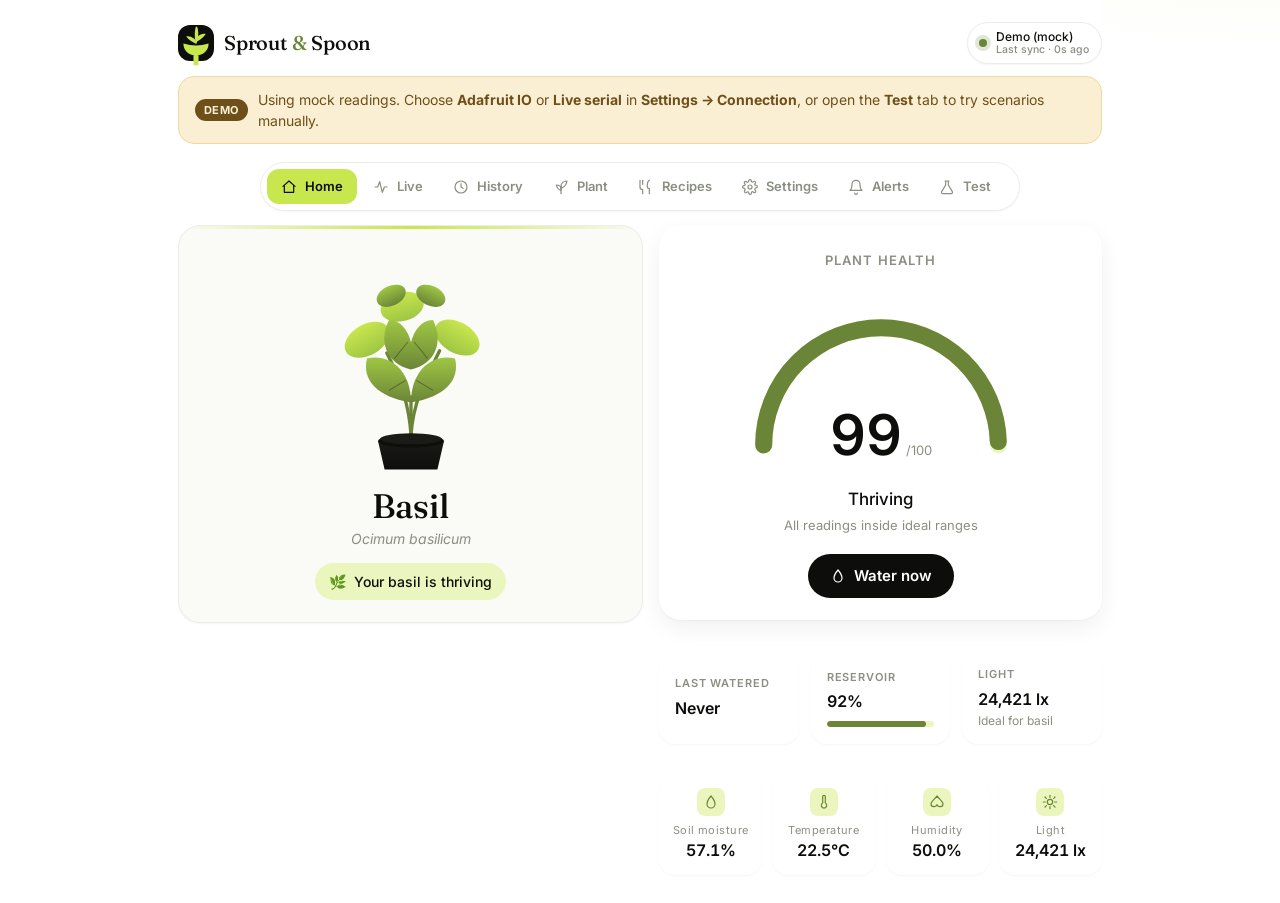
==== commit 86e011de: "Drop pH, add per-herb seed/mature toggle, adopt new logo Remove pH end-to-end - Strip ph from PLANTS" ====
--- a/herb-garden/index.html
+++ b/herb-garden/index.html
@@ -18,23 +18,39 @@
   <header class="topbar">
     <div class="brand">
       <span class="logo" aria-hidden="true">
-        <!-- Sprout and Spoon: a spoon bowl cradling a two-leaf sprout. -->
-        <svg viewBox="0 0 32 32" width="22" height="22" fill="none"
-             stroke="currentColor" stroke-width="1.8" stroke-linecap="round"
-             stroke-linejoin="round">
-          <!-- spoon bowl -->
-          <ellipse cx="16" cy="22" rx="9" ry="6"/>
-          <!-- spoon handle -->
-          <path d="M16 28 V 30" />
-          <!-- sprout stem -->
-          <path d="M16 18 V 10" />
-          <!-- left leaf -->
-          <path d="M16 14 C 12 14, 9 12, 9 8 C 13 8, 16 10, 16 14 Z" fill="currentColor" stroke="none"/>
-          <!-- right leaf -->
-          <path d="M16 11 C 20 11, 23 9, 23 5 C 19 5, 16 7, 16 11 Z" fill="currentColor" stroke="none"/>
+        <!-- Sprout & Spoon logo: lime spoon bowl + handle cradling a
+             three-leaf sprout. Matches the standalone brand asset. -->
+        <svg viewBox="0 0 200 260" xmlns="http://www.w3.org/2000/svg"
+             aria-hidden="true">
+          <g fill="currentColor">
+            <!-- Left leaf -->
+            <path d="M 100 132
+                     C 84 124, 60 112, 46 92
+                     C 56 86, 78 92, 92 106
+                     C 100 114, 102 124, 100 132 Z"/>
+            <!-- Right leaf -->
+            <path d="M 100 122
+                     C 116 114, 140 100, 154 78
+                     C 144 72, 122 78, 108 94
+                     C 100 104, 98 114, 100 122 Z"/>
+            <!-- Centre leaf with curved stem -->
+            <path d="M 100 132
+                     C 94 110, 90 80, 96 50
+                     C 100 32, 106 32, 110 50
+                     C 116 78, 112 108, 102 132
+                     L 100 132 Z"/>
+            <!-- Spoon bowl: open at top with a soft dip in the rim,
+                 curving down into a rounded base. -->
+            <path d="M 30 130
+                     Q 100 152 170 130
+                     C 170 168, 142 196, 100 196
+                     C 58 196, 30 168, 30 130 Z"/>
+            <!-- Spoon handle -->
+            <rect x="86" y="194" width="28" height="58" rx="6"/>
+          </g>
         </svg>
       </span>
-      <span class="brand-wordmark">Sprout and Spoon</span>
+      <span class="brand-wordmark">Sprout <span class="amp">&amp;</span> Spoon</span>
     </div>
 
     <div class="topbar-right">
@@ -417,7 +433,36 @@
         </div>
         <div class="field">
           <div>
-            <label for="set-planted-date">Planted date</label>
+            <label>How did you start this herb?</label>
+            <p class="hint" id="plant-source-hint">Drives growth-stage and harvest predictions in Recipes.</p>
+          </div>
+          <div class="plant-source-toggle" id="plant-source-toggle" role="radiogroup" aria-label="Plant source">
+            <button type="button" class="ps-opt" data-value="seeds" role="radio" aria-checked="false">
+              <span class="ps-icon" aria-hidden="true">
+                <svg viewBox="0 0 24 24" width="14" height="14" fill="none" stroke="currentColor" stroke-width="1.8" stroke-linecap="round" stroke-linejoin="round">
+                  <path d="M12 22V11"/>
+                  <path d="M12 11c0-5 4-8 9-8-1 7-4 9-9 11z"/>
+                  <path d="M12 14c0-3-3-5-7-5 1 5 3 7 7 8z"/>
+                </svg>
+              </span>
+              From seed
+            </button>
+            <button type="button" class="ps-opt" data-value="mature" role="radio" aria-checked="false">
+              <span class="ps-icon" aria-hidden="true">
+                <svg viewBox="0 0 24 24" width="14" height="14" fill="none" stroke="currentColor" stroke-width="1.8" stroke-linecap="round" stroke-linejoin="round">
+                  <path d="M6 6h15l-2 9H7z"/>
+                  <circle cx="9" cy="20" r="1.5"/>
+                  <circle cx="18" cy="20" r="1.5"/>
+                  <path d="M6 6L4 2H2"/>
+                </svg>
+              </span>
+              Shop-bought / mature
+            </button>
+          </div>
+        </div>
+        <div class="field">
+          <div>
+            <label for="set-planted-date" id="planted-date-label">Planted date</label>
             <p class="hint" id="planted-hint">Used by Recipes for growth tracking</p>
           </div>
           <input id="set-planted-date" type="date"/>
@@ -461,18 +506,6 @@
           <div class="slider-row" data-key="humidity_pct" data-unit="%">
             <div class="srlabel"><span>Humidity</span><span class="srval">—</span></div>
             <input type="range" min="0" max="100" step="1"/>
-          </div>
-
-          <div class="slider-row" data-key="ph" data-unit="">
-            <div class="srlabel">
-              <span>Soil pH</span>
-              <span class="srval">—</span>
-            </div>
-            <input type="range" min="0" max="14" step="0.1"/>
-            <label class="ph-toggle">
-              <input type="checkbox" id="ph-present" checked/>
-              <span>pH sensor present</span>
-            </label>
           </div>
 
           <div class="slider-row" data-key="light_lux" data-unit=" lx">
--- a/herb-garden/styles.css
+++ b/herb-garden/styles.css
@@ -122,6 +122,11 @@
 .brand .brand-wordmark {
   letter-spacing: -0.01em;
 }
+.brand .brand-wordmark .amp {
+  color: var(--lime-deep);
+  font-weight: 500;
+  margin: 0 1px;
+}
 
 .topbar-right { display: flex; align-items: center; gap: 6px; min-width: 0; flex-wrap: wrap; justify-content: flex-end; }
 
@@ -748,14 +753,6 @@
   opacity: .35; cursor: not-allowed;
 }
 .slider-row.disabled .srval { color: var(--muted); font-style: italic; }
-
-.ph-toggle {
-  display: inline-flex; align-items: center; gap: 8px;
-  margin-top: 10px;
-  font-size: 13px; color: var(--muted);
-  cursor: pointer;
-}
-.ph-toggle input { accent-color: var(--sage); width: 16px; height: 16px; }
 
 /* Sub-scores breakdown */
 .subscore-list { display: grid; gap: 8px; }
@@ -1084,3 +1081,38 @@
 #serial-status-row[hidden] { display: none; }
 .aio-status-ok    { color: var(--lime-deep); }
 .aio-status-error { color: var(--bad); }
+
+/* Plant source toggle (segmented control in Settings → Garden) */
+.plant-source-toggle {
+  display: inline-flex;
+  background: var(--bg-tint);
+  border: 1px solid var(--hairline);
+  border-radius: 999px;
+  padding: 4px;
+  gap: 2px;
+}
+.plant-source-toggle .ps-opt {
+  appearance: none; border: 0; background: transparent;
+  font: inherit; font-size: 13px; font-weight: 500;
+  color: var(--ink-2);
+  padding: 7px 14px;
+  border-radius: 999px;
+  display: inline-flex; align-items: center; gap: 6px;
+  cursor: pointer;
+  transition: background 160ms ease, color 160ms ease;
+  white-space: nowrap;
+}
+.plant-source-toggle .ps-opt:hover { color: var(--ink); }
+.plant-source-toggle .ps-opt .ps-icon { display: inline-grid; place-items: center; }
+.plant-source-toggle .ps-opt .ps-icon svg { width: 14px; height: 14px; }
+.plant-source-toggle .ps-opt.active {
+  background: var(--lime);
+  color: var(--ink);
+}
+@media (max-width: 480px) {
+  /* On phones, let the toggle wrap below the label instead of stacking
+     across two awkward columns. */
+  .form .field { flex-wrap: wrap; }
+  .plant-source-toggle { width: 100%; justify-content: center; }
+  .plant-source-toggle .ps-opt { flex: 1; justify-content: center; }
+}
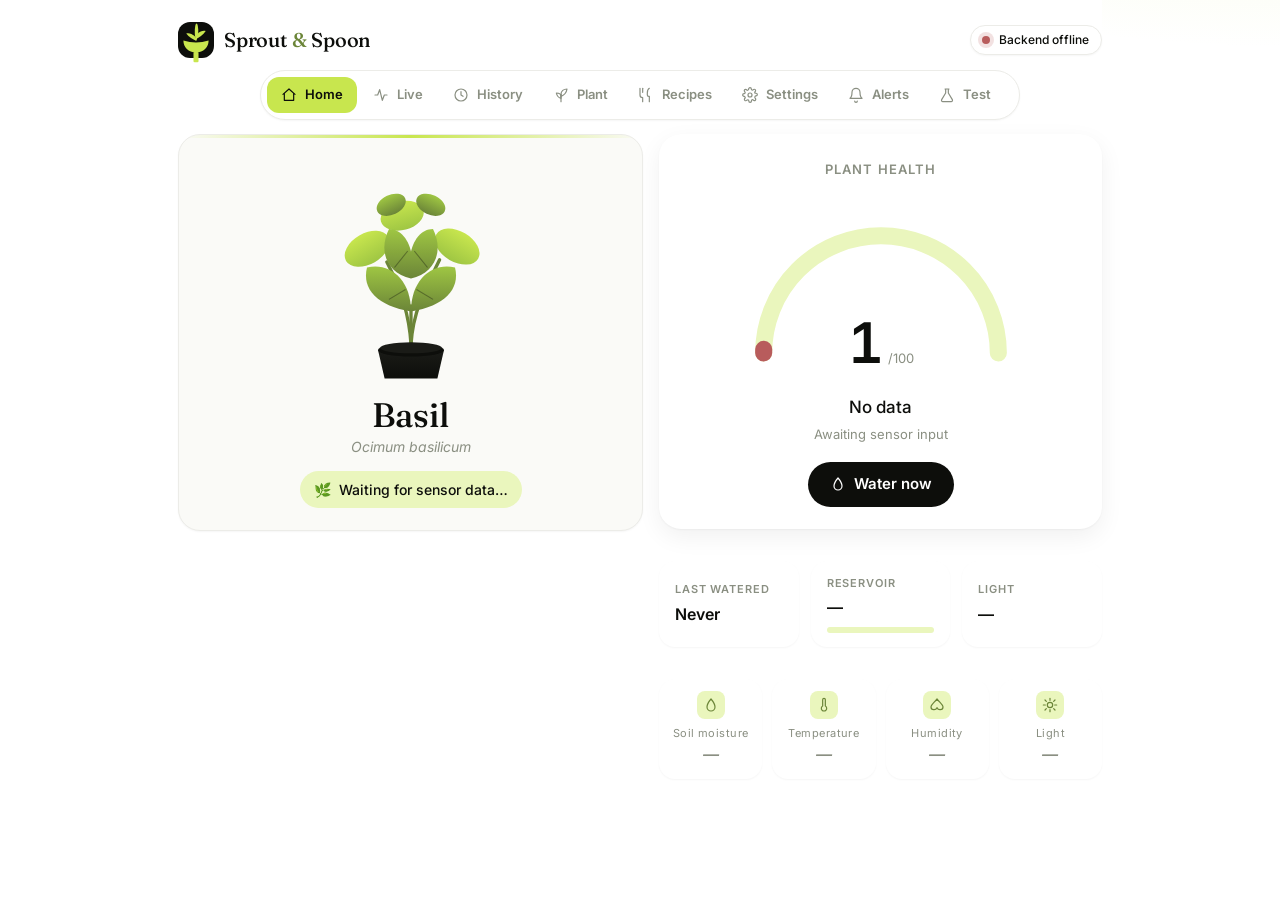
==== commit 3f26a5bf: "Proxy Adafruit IO through a local Flask backend; keep key out of the browser The browser used to cal" ====
--- a/herb-garden/index.html
+++ b/herb-garden/index.html
@@ -67,7 +67,7 @@
   <!-- Demo banner (live mode, mock source only) -->
   <div class="banner" id="demo-banner">
     <span class="pill">Demo</span>
-    <span id="banner-msg">Using mock readings. Choose <strong>Adafruit IO</strong> or <strong>Live serial</strong> in <strong>Settings → Connection</strong>, or open the <strong>Test</strong> tab to try scenarios manually.</span>
+    <span id="banner-msg">Using mock readings. Start the local backend (<code>python backend/app.py</code>) and pick <strong>Adafruit IO (via local backend)</strong> in <strong>Settings → Connection</strong> for live data, or open the <strong>Test</strong> tab to explore scenarios.</span>
   </div>
 
   <!-- Tab nav -->
@@ -343,82 +343,50 @@
         <div class="field">
           <div>
             <label for="set-source">Data source</label>
-            <p class="hint">Mock data, USB serial, or Adafruit IO over Wi-Fi</p>
+            <p class="hint">Backend proxies Adafruit IO; serial is debug-only</p>
           </div>
           <select id="set-source">
+            <option value="backend">Adafruit IO (via local backend)</option>
             <option value="mock">Mock / Demo</option>
-            <option value="serial">COM port / Serial (Arduino)</option>
-            <option value="adafruit">Adafruit IO (Wi-Fi)</option>
+            <option value="serial">Serial (debug only)</option>
           </select>
         </div>
 
-        <!-- Serial connection group -->
-        <div class="field" id="serial-status-row">
-          <div>
-            <label>Serial port</label>
-            <p class="hint" id="serial-port-hint">Not connected</p>
-          </div>
-          <button class="btn ghost" id="connect-serial">Connect Arduino</button>
-        </div>
-
-        <!-- Adafruit IO group (hidden unless adafruit is selected) -->
-        <div id="aio-config" hidden>
+        <!-- Backend group (visible by default; this is the primary path) -->
+        <div id="backend-config">
           <div class="field">
             <div>
-              <label for="aio-username">Adafruit IO username</label>
-              <p class="hint">Your io.adafruit.com account name</p>
-            </div>
-            <input id="aio-username" type="text" placeholder="your-username"/>
+              <label for="backend-url">Backend URL</label>
+              <p class="hint">Empty = same origin (when the Flask backend serves this app). Otherwise e.g. <code>http://localhost:8000</code>.</p>
+            </div>
+            <input id="backend-url" type="text" placeholder="(same origin)"/>
           </div>
           <div class="field">
             <div>
-              <label for="aio-key">AIO key</label>
-              <p class="hint">Stored locally in your browser only</p>
-            </div>
-            <input id="aio-key" type="password" placeholder="aio_xxxxxxxx"/>
+              <label for="backend-poll">Poll interval</label>
+              <p class="hint">Seconds between backend polls (5–60)</p>
+            </div>
+            <input id="backend-poll" type="number" min="5" max="60" step="1"/>
           </div>
           <div class="field">
             <div>
-              <label for="aio-feed-moisture">Moisture feed</label>
-              <p class="hint">Feed key (not the human name)</p>
-            </div>
-            <input id="aio-feed-moisture" type="text" placeholder="soil-moisture"/>
-          </div>
-          <div class="field">
-            <div><label for="aio-feed-temperature">Temperature feed</label></div>
-            <input id="aio-feed-temperature" type="text" placeholder="temperature"/>
-          </div>
-          <div class="field">
-            <div><label for="aio-feed-humidity">Humidity feed</label></div>
-            <input id="aio-feed-humidity" type="text" placeholder="humidity"/>
-          </div>
-          <div class="field">
-            <div><label for="aio-feed-light">Light feed</label></div>
-            <input id="aio-feed-light" type="text" placeholder="light-level"/>
-          </div>
-          <div class="field">
-            <div><label for="aio-feed-reservoir">Reservoir feed</label></div>
-            <input id="aio-feed-reservoir" type="text" placeholder="water-reservoir"/>
-          </div>
-          <div class="field">
-            <div><label for="aio-feed-pump">Pump status feed</label></div>
-            <input id="aio-feed-pump" type="text" placeholder="pump-status"/>
-          </div>
-          <div class="field">
-            <div><label for="aio-feed-cmd">Water command feed</label></div>
-            <input id="aio-feed-cmd" type="text" placeholder="water-command"/>
-          </div>
-          <div class="field">
-            <div><label for="aio-feed-herb">Selected herb feed (optional)</label></div>
-            <input id="aio-feed-herb" type="text" placeholder="selected-herb"/>
-          </div>
-          <div class="field">
-            <div>
-              <label>Connection status</label>
-              <p class="hint" id="aio-status-hint">Not yet connected</p>
-            </div>
-            <button class="btn ghost" id="test-aio" type="button">Test connection</button>
-          </div>
+              <label>Backend status</label>
+              <p class="hint" id="backend-status-hint">Waiting for first sync…</p>
+            </div>
+            <button class="btn ghost" id="test-backend" type="button">Test connection</button>
+          </div>
+          <p class="hint" style="margin-top:4px">
+            Adafruit IO credentials are stored server-side in <code>backend/.env</code> — never in the browser.
+          </p>
+        </div>
+
+        <!-- Serial debug group (hidden unless serial is selected) -->
+        <div class="field" id="serial-status-row" hidden>
+          <div>
+            <label>Serial port (debug)</label>
+            <p class="hint" id="serial-port-hint">Not connected</p>
+          </div>
+          <button class="btn ghost" id="connect-serial">Connect Arduino</button>
         </div>
       </div>
 
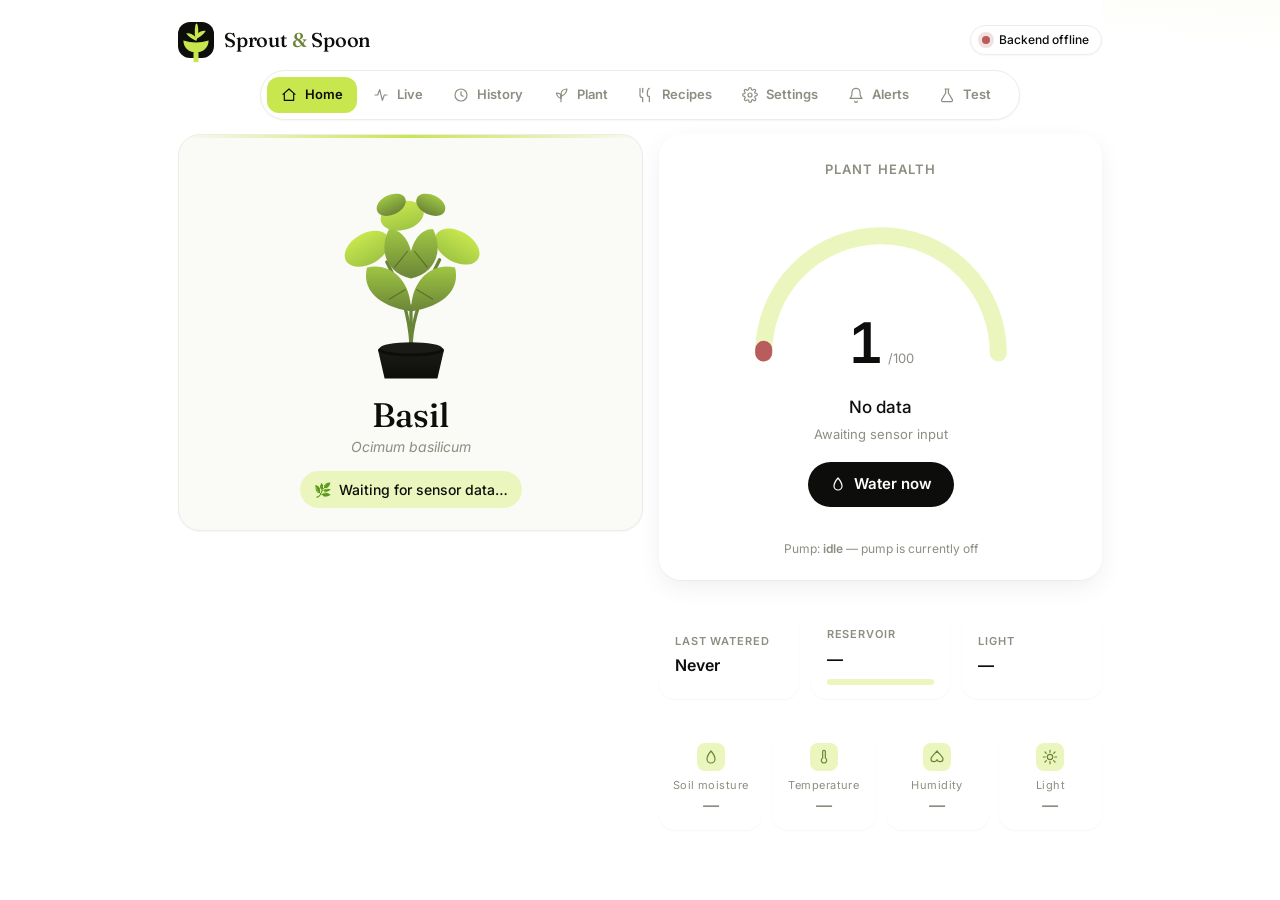
==== commit c3bc4edf: "Make Water now single-flight, add light/pump explanations and live-card help copy Water now button -" ====
--- a/herb-garden/index.html
+++ b/herb-garden/index.html
@@ -162,13 +162,17 @@
             <p class="gauge-explanation" id="gauge-exp">Calculating…</p>
             <p class="gauge-sub" id="gauge-sub">Combining moisture, temperature, light & more</p>
             <div class="gauge-actions">
-              <button class="btn" id="water-btn">
+              <button class="btn" id="water-btn" type="button">
                 <svg viewBox="0 0 24 24" width="16" height="16" fill="none" stroke="currentColor" stroke-width="1.8" stroke-linecap="round" stroke-linejoin="round">
                   <path d="M12 3s-6 7-6 12a6 6 0 0 0 12 0c0-5-6-12-6-12z"/>
                 </svg>
                 Water now
               </button>
             </div>
+            <p class="water-feedback" id="water-feedback" role="status" aria-live="polite"></p>
+            <p class="pump-status-line" id="pump-status-line">
+              Pump: <span id="pump-status-value">—</span><span id="pump-status-explain"></span>
+            </p>
           </div>
 
           <div class="strip">
--- a/herb-garden/styles.css
+++ b/herb-garden/styles.css
@@ -352,6 +352,35 @@
 
 .gauge-actions { margin-top: 18px; display: flex; gap: 8px; justify-content: center; flex-wrap: wrap; }
 
+/* Water-now feedback line — sits under the button, aria-live for SR. */
+.water-feedback {
+  margin: 10px auto 0;
+  min-height: 1.2em;
+  text-align: center;
+  font-size: 13px;
+  color: var(--muted);
+  transition: color 200ms ease;
+}
+.water-feedback.info  { color: var(--ink-2); }
+.water-feedback.ok    { color: var(--lime-deep); }
+.water-feedback.error { color: var(--bad); }
+
+/* Pump status line — small footnote under the water feedback. */
+.pump-status-line {
+  margin: 8px auto 0;
+  text-align: center;
+  font-size: 12px;
+  color: var(--muted);
+  font-variant-numeric: tabular-nums;
+}
+.pump-status-line[hidden] { display: none; }
+.pump-status-line .ps-idle      { color: var(--muted); font-weight: 600; }
+.pump-status-line .ps-running   { color: var(--lime-deep); font-weight: 600; }
+.pump-status-line .ps-completed { color: var(--lime-deep); font-weight: 600; }
+.pump-status-line .ps-blocked   { color: var(--warn); font-weight: 600; }
+.pump-status-line .ps-error     { color: var(--bad);  font-weight: 600; }
+.pump-status-line .ps-           { color: var(--muted); }
+
 /* ============================================================
    Status strip (last watered / reservoir / light)
    ============================================================ */
@@ -527,6 +556,33 @@
 .metric-card.bad  .range-strip > .indicator { background: var(--bad); }
 .metric-card .target { color: var(--muted); font-size: 12px; margin-top: 8px; }
 .metric-card .ts { color: var(--muted); font-size: 11px; margin-top: 6px; }
+
+/* Live data: per-card explanation copy. Sits below the timestamp,
+   separated by a hairline so the helper text reads as auxiliary. */
+.metric-description {
+  margin: 12px 0 0;
+  padding-top: 12px;
+  border-top: 1px solid var(--hairline);
+  font-size: 12.5px;
+  line-height: 1.5;
+  color: var(--muted);
+}
+
+/* dim / medium / bright tag on the Light card top row. */
+.metric-tag {
+  margin-left: auto;
+  padding: 2px 8px;
+  border-radius: 999px;
+  font-size: 11px;
+  font-weight: 600;
+  letter-spacing: .02em;
+  background: var(--bg-tint);
+  color: var(--muted);
+  text-transform: lowercase;
+}
+.metric-tag.ml-dim    { background: var(--bg-tint);  color: var(--muted); }
+.metric-tag.ml-medium { background: var(--warn-soft); color: #8A6919; }
+.metric-tag.ml-bright { background: var(--lime);     color: var(--ink); }
 .metric-card.missing .value { color: var(--muted); font-style: italic; font-size: 18px; }
 
 /* History / Alerts list */
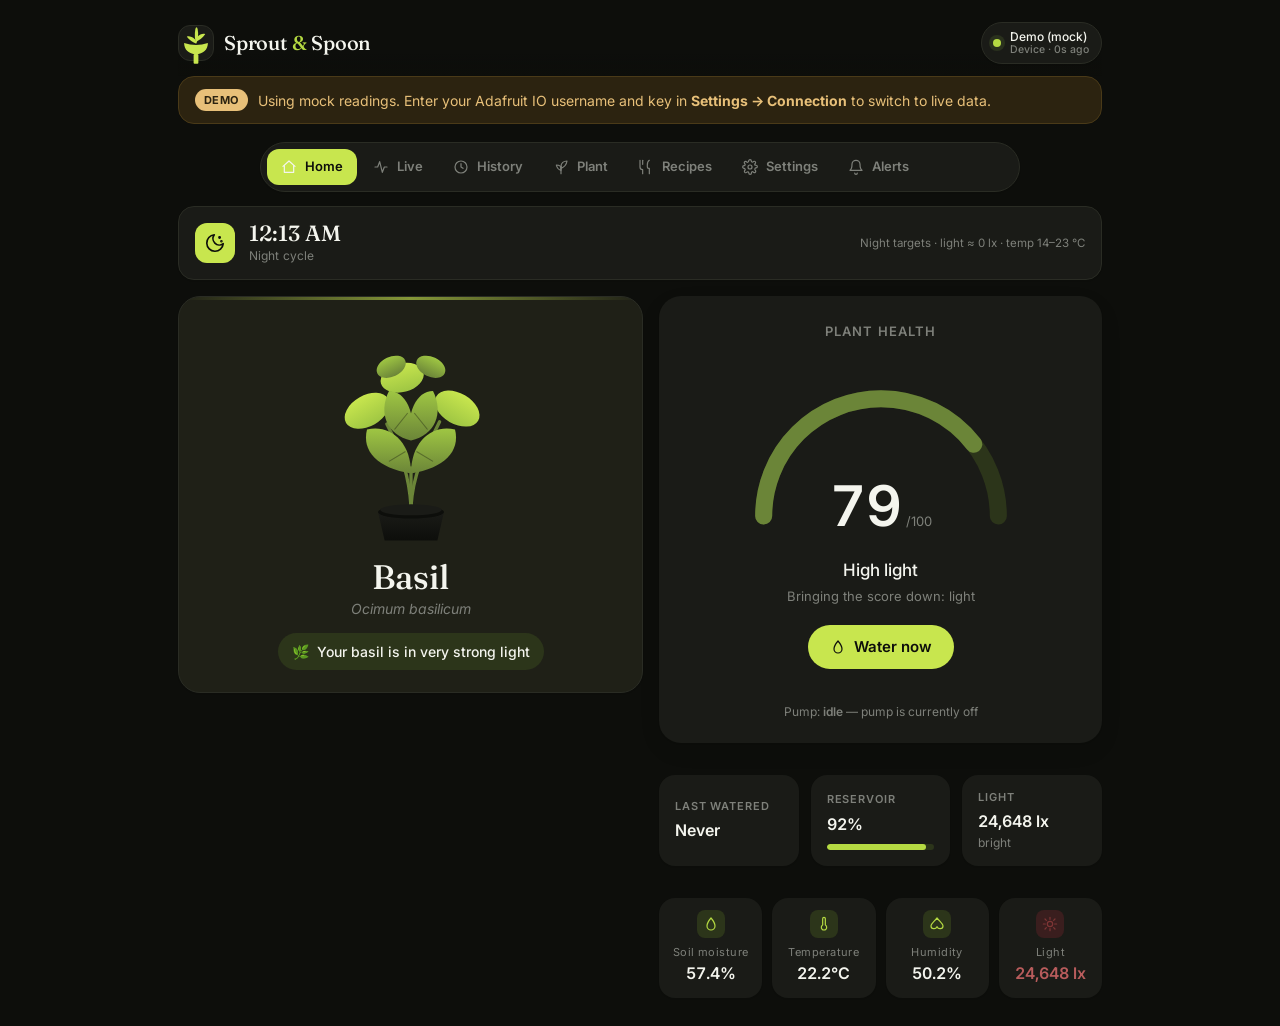
==== commit 5afacbec: "Day/night cycle, revert to direct AIO, drop Test tab, statement-tone copy Communication layer - Rest" ====
--- a/herb-garden/index.html
+++ b/herb-garden/index.html
@@ -67,7 +67,7 @@
   <!-- Demo banner (live mode, mock source only) -->
   <div class="banner" id="demo-banner">
     <span class="pill">Demo</span>
-    <span id="banner-msg">Using mock readings. Start the local backend (<code>python backend/app.py</code>) and pick <strong>Adafruit IO (via local backend)</strong> in <strong>Settings → Connection</strong> for live data, or open the <strong>Test</strong> tab to explore scenarios.</span>
+    <span id="banner-msg">Using mock readings. Enter your Adafruit IO username and key in <strong>Settings → Connection</strong> to switch to live data.</span>
   </div>
 
   <!-- Tab nav -->
@@ -121,18 +121,22 @@
         </svg>
         Alerts
       </button>
-      <button class="tab" data-tab="test-mode">
-        <svg viewBox="0 0 24 24" fill="none" stroke="currentColor" stroke-linecap="round" stroke-linejoin="round">
-          <path d="M9 3h6M10 3v6L4 19a2 2 0 0 0 1.7 3h12.6A2 2 0 0 0 20 19L14 9V3"/>
-        </svg>
-        Test
-      </button>
     </div>
   </nav>
 
   <main>
     <!-- HOME -->
     <section class="panel active" id="panel-home">
+      <!-- Cycle banner: local time + day/night cycle + active targets -->
+      <div class="cycle-banner" id="cycle-banner" data-cycle="day">
+        <span class="cycle-icon" id="cycle-icon" aria-hidden="true"></span>
+        <div class="cycle-body">
+          <div class="cycle-time" id="cycle-time">--:--</div>
+          <div class="cycle-mode" id="cycle-mode">Day cycle</div>
+        </div>
+        <div class="cycle-targets" id="cycle-targets">—</div>
+      </div>
+
       <div class="home-grid">
         <div class="hero">
           <div class="hero-art" id="hero-art"></div>
@@ -142,6 +146,12 @@
             <span id="hero-status-icon" aria-hidden="true">🌿</span>
             <span id="hero-status">Your basil is thriving</span>
           </div>
+          <p class="harvest-badge" id="harvest-badge" hidden>
+            <svg viewBox="0 0 24 24" width="14" height="14" fill="none" stroke="currentColor" stroke-width="2" stroke-linecap="round" stroke-linejoin="round" aria-hidden="true">
+              <path d="M5 12l4 4 10-10"/>
+            </svg>
+            <span>Ready to harvest — use the leaves in today's recipe</span>
+          </p>
           <p class="demo-profile-note" id="demo-profile-note" hidden>
             Demo profile — switch to Basil in Settings for live readings.
           </p>
@@ -347,41 +357,82 @@
         <div class="field">
           <div>
             <label for="set-source">Data source</label>
-            <p class="hint">Backend proxies Adafruit IO; serial is debug-only</p>
+            <p class="hint">Adafruit IO (live), demo mock, or USB serial debug</p>
           </div>
           <select id="set-source">
-            <option value="backend">Adafruit IO (via local backend)</option>
+            <option value="adafruit">Adafruit IO (live)</option>
             <option value="mock">Mock / Demo</option>
             <option value="serial">Serial (debug only)</option>
           </select>
         </div>
 
-        <!-- Backend group (visible by default; this is the primary path) -->
-        <div id="backend-config">
+        <!-- Adafruit IO group (visible when source = adafruit) -->
+        <div id="aio-config" hidden>
           <div class="field">
             <div>
-              <label for="backend-url">Backend URL</label>
-              <p class="hint">Empty = same origin (when the Flask backend serves this app). Otherwise e.g. <code>http://localhost:8000</code>.</p>
-            </div>
-            <input id="backend-url" type="text" placeholder="(same origin)"/>
+              <label for="aio-username">Adafruit IO username</label>
+              <p class="hint">Your io.adafruit.com account name</p>
+            </div>
+            <input id="aio-username" type="text" placeholder="your-username" autocomplete="off"/>
           </div>
           <div class="field">
             <div>
-              <label for="backend-poll">Poll interval</label>
-              <p class="hint">Seconds between backend polls (5–60)</p>
-            </div>
-            <input id="backend-poll" type="number" min="5" max="60" step="1"/>
+              <label for="aio-key">AIO key</label>
+              <p class="hint">From io.adafruit.com/my-key. Stored locally in your browser only.</p>
+            </div>
+            <input id="aio-key" type="password" placeholder="aio_xxxxxxxx" autocomplete="off"/>
           </div>
           <div class="field">
             <div>
-              <label>Backend status</label>
-              <p class="hint" id="backend-status-hint">Waiting for first sync…</p>
-            </div>
-            <button class="btn ghost" id="test-backend" type="button">Test connection</button>
-          </div>
-          <p class="hint" style="margin-top:4px">
-            Adafruit IO credentials are stored server-side in <code>backend/.env</code> — never in the browser.
-          </p>
+              <label for="aio-poll">Poll interval</label>
+              <p class="hint">Seconds between feed reads (5–30)</p>
+            </div>
+            <input id="aio-poll" type="number" min="5" max="30" step="1"/>
+          </div>
+
+          <details class="aio-feeds-group">
+            <summary>Feed slugs (defaults match the firmware)</summary>
+            <div class="field">
+              <div><label for="aio-feed-moisture">Moisture feed</label></div>
+              <input id="aio-feed-moisture" type="text" placeholder="soil-moisture"/>
+            </div>
+            <div class="field">
+              <div><label for="aio-feed-temperature">Temperature feed</label></div>
+              <input id="aio-feed-temperature" type="text" placeholder="temperature"/>
+            </div>
+            <div class="field">
+              <div><label for="aio-feed-humidity">Humidity feed</label></div>
+              <input id="aio-feed-humidity" type="text" placeholder="humidity"/>
+            </div>
+            <div class="field">
+              <div><label for="aio-feed-light">Light feed</label></div>
+              <input id="aio-feed-light" type="text" placeholder="light-level"/>
+            </div>
+            <div class="field">
+              <div><label for="aio-feed-reservoir">Reservoir feed</label></div>
+              <input id="aio-feed-reservoir" type="text" placeholder="water-reservoir"/>
+            </div>
+            <div class="field">
+              <div><label for="aio-feed-pump">Pump status feed</label></div>
+              <input id="aio-feed-pump" type="text" placeholder="pump-status"/>
+            </div>
+            <div class="field">
+              <div><label for="aio-feed-cmd">Water command feed</label></div>
+              <input id="aio-feed-cmd" type="text" placeholder="water-command"/>
+            </div>
+            <div class="field">
+              <div><label for="aio-feed-herb">Selected herb feed</label></div>
+              <input id="aio-feed-herb" type="text" placeholder="selected-herb"/>
+            </div>
+          </details>
+
+          <div class="field">
+            <div>
+              <label>Connection status</label>
+              <p class="hint" id="aio-status-hint">Not yet connected</p>
+            </div>
+            <button class="btn ghost" id="test-aio" type="button">Test connection</button>
+          </div>
         </div>
 
         <!-- Serial debug group (hidden unless serial is selected) -->
@@ -448,108 +499,6 @@
       <div class="events" id="all-alerts"></div>
     </section>
 
-    <!-- TEST MODE — isolated manual sandbox -->
-    <section class="panel" id="panel-test-mode">
-      <h2>Test Mode</h2>
-
-      <div class="test-note">
-        <span class="pill-sim">SIMULATED</span>
-        <span>Manual data only — not from the live system. Adjust values to preview how the UI would respond.</span>
-      </div>
-
-      <p class="section-title">Scenario presets</p>
-      <div class="presets" id="presets"></div>
-
-      <div class="test-grid">
-        <!-- Inputs (left on desktop) -->
-        <div class="card test-inputs">
-          <p class="card-title">Sensor inputs</p>
-
-          <div class="slider-row" data-key="moisture_pct" data-unit="%">
-            <div class="srlabel"><span>Soil moisture</span><span class="srval">—</span></div>
-            <input type="range" min="0" max="100" step="1"/>
-          </div>
-
-          <div class="slider-row" data-key="temperature_c" data-unit="°C">
-            <div class="srlabel"><span>Temperature</span><span class="srval">—</span></div>
-            <input type="range" min="-10" max="45" step="0.5"/>
-          </div>
-
-          <div class="slider-row" data-key="humidity_pct" data-unit="%">
-            <div class="srlabel"><span>Humidity</span><span class="srval">—</span></div>
-            <input type="range" min="0" max="100" step="1"/>
-          </div>
-
-          <div class="slider-row" data-key="light_lux" data-unit=" lx">
-            <div class="srlabel"><span>Light (BH1750)</span><span class="srval">—</span></div>
-            <input type="range" min="0" max="120000" step="500"/>
-          </div>
-
-          <div class="slider-row" data-key="reservoir_level" data-unit="%">
-            <div class="srlabel"><span>Reservoir</span><span class="srval">—</span></div>
-            <input type="range" min="0" max="100" step="1"/>
-          </div>
-
-          <div class="slider-row" data-key="last_watered_min_ago" data-unit=" min ago">
-            <div class="srlabel"><span>Last watered</span><span class="srval">—</span></div>
-            <input type="range" min="0" max="1440" step="5"/>
-          </div>
-
-          <button class="btn ghost full" id="reset-test" type="button" style="margin-top:14px">
-            Reset to Healthy preset
-          </button>
-        </div>
-
-        <!-- Live preview (right on desktop) -->
-        <div class="test-preview">
-          <div class="card gauge-card">
-            <p class="card-title">Plant Health</p>
-            <div class="gauge-wrap">
-              <svg class="gauge-svg" viewBox="0 0 300 180">
-                <path class="gauge-track" d="M 40 150 A 110 110 0 0 1 260 150"/>
-                <path id="test-gauge-fill" class="gauge-fill" d="M 40 150 A 110 110 0 0 1 260 150"/>
-              </svg>
-              <div class="gauge-readout">
-                <div><span class="gauge-number" id="test-gauge-num">--</span><span class="gauge-suffix"> /100</span></div>
-              </div>
-            </div>
-            <p class="gauge-explanation" id="test-gauge-exp">—</p>
-            <p class="gauge-sub" id="test-summary">—</p>
-          </div>
-
-          <div class="strip">
-            <div class="tile" id="test-tile-watered">
-              <span class="tlabel">Last watered</span>
-              <span class="tvalue" id="test-lw">—</span>
-              <span class="tsub" id="test-lw-sub"></span>
-            </div>
-            <div class="tile" id="test-tile-reservoir">
-              <span class="tlabel">Reservoir</span>
-              <span class="tvalue" id="test-res">—</span>
-              <div class="res-bar"><span id="test-res-bar" style="width:0"></span></div>
-            </div>
-            <div class="tile" id="test-tile-light">
-              <span class="tlabel">Light</span>
-              <span class="tvalue" id="test-light">—</span>
-              <span class="tsub" id="test-light-sub"></span>
-            </div>
-          </div>
-
-          <div class="metrics-row" id="test-key-metrics"></div>
-
-          <div class="card">
-            <p class="card-title">Sub-scores · how the formula sees it</p>
-            <div class="subscore-list" id="test-subscores"></div>
-          </div>
-
-          <div class="card">
-            <p class="card-title">Alerts that would trigger</p>
-            <div class="events" id="test-alerts"></div>
-          </div>
-        </div>
-      </div>
-    </section>
-
   </main>
 </div>
 
@@ -559,6 +508,7 @@
 <script src="js/sources.js"></script>
 <script src="js/recipes.js"></script>
 <script src="js/seasonality.js"></script>
+<script src="js/cycle.js"></script>
 <script src="js/app.js"></script>
 </body>
 </html>
--- a/herb-garden/styles.css
+++ b/herb-garden/styles.css
@@ -1172,3 +1172,204 @@
   .plant-source-toggle { width: 100%; justify-content: center; }
   .plant-source-toggle .ps-opt { flex: 1; justify-content: center; }
 }
+
+/* ============================================================
+   Day / night grow cycle
+   Banner sits at the top of Home and the night mode swaps the
+   palette to a near-black surface with a brighter lime accent.
+   ============================================================ */
+
+.cycle-banner {
+  display: flex;
+  align-items: center;
+  gap: 14px;
+  padding: 14px 16px;
+  background: var(--card);
+  border: 1px solid var(--hairline);
+  border-radius: var(--r-md);
+  box-shadow: var(--shadow-sm);
+  margin-bottom: 16px;
+}
+.cycle-icon {
+  width: 40px; height: 40px;
+  display: grid; place-items: center;
+  background: var(--lime-soft);
+  color: var(--lime-deep);
+  border-radius: 12px;
+  flex-shrink: 0;
+}
+.cycle-icon svg { width: 22px; height: 22px; }
+.cycle-banner[data-cycle="night"] .cycle-icon {
+  background: var(--ink);
+  color: var(--lime);
+}
+.cycle-body { flex: 1; min-width: 0; }
+.cycle-time {
+  font-family: var(--display); font-weight: 500;
+  font-size: 22px; color: var(--ink);
+  font-variant-numeric: tabular-nums;
+  line-height: 1.1;
+}
+.cycle-mode {
+  margin-top: 2px;
+  font-size: 12px; color: var(--muted);
+  letter-spacing: .01em;
+}
+.cycle-targets {
+  font-size: 11.5px; color: var(--muted);
+  text-align: right; line-height: 1.45;
+  max-width: 46%;
+}
+@media (max-width: 540px) {
+  /* Stack the targets under the time on narrow screens. */
+  .cycle-banner { flex-wrap: wrap; }
+  .cycle-targets {
+    flex-basis: 100%;
+    width: 100%;
+    max-width: 100%;
+    text-align: left;
+    padding-top: 4px;
+    margin-left: 54px;   /* line up under the body, not the icon */
+  }
+}
+
+/* Harvest-ready badge inside the hero card, shown only when the user
+   has marked the herb as shop-bought / mature in Settings. */
+.harvest-badge {
+  display: inline-flex; align-items: center; gap: 6px;
+  margin-top: 10px;
+  padding: 6px 12px;
+  border-radius: 999px;
+  background: var(--lime);
+  color: var(--ink);
+  font-size: 12.5px; font-weight: 600;
+  line-height: 1.2;
+}
+.harvest-badge[hidden] { display: none; }
+.harvest-badge svg { stroke: var(--ink); }
+
+/* AIO feeds disclosure (under Settings → Connection). */
+.aio-feeds-group {
+  margin: 6px 0 4px;
+  padding: 0;
+}
+.aio-feeds-group > summary {
+  cursor: pointer;
+  list-style: none;
+  font-size: 12px; font-weight: 600;
+  color: var(--muted);
+  padding: 8px 0;
+  letter-spacing: .04em;
+  text-transform: uppercase;
+}
+.aio-feeds-group > summary::-webkit-details-marker { display: none; }
+.aio-feeds-group > summary::after {
+  content: "▾";
+  margin-left: 6px;
+  font-size: 10px;
+}
+.aio-feeds-group[open] > summary::after { content: "▴"; }
+
+/* ============================================================
+   Night mode — applied to <body> by app.js when the cycle flips.
+   The palette swaps to near-black surfaces with a brighter lime
+   accent. The lime brand colour itself stays the same so the
+   logo and primary actions read with the same hue.
+   ============================================================ */
+
+body.night-mode {
+  --bg:           #0D0E0B;
+  --bg-tint:      #14150F;
+  --card:         #1A1B17;
+  --card-soft:    #1F2017;
+  --ink:          #F4F5EE;
+  --ink-2:        #C8C9BC;
+  --muted:        #7E807A;
+  --hairline:     #2A2C24;
+
+  --lime-soft:    #2C351A;
+  --lime-tint:    #1F2613;
+  --lime-deep:    #B5DA42;
+
+  --warn-soft:    #3A2D11;
+  --bad-soft:     #3A1E1E;
+
+  /* Drop the daytime corner glow; pure dark surface reads cleaner. */
+  background-image: none;
+}
+
+/* Brand mark: in night mode the logo container flips so the lime
+   sprout sits on a dark surface that matches the dark cards. */
+body.night-mode .brand .logo {
+  background: var(--card);
+  color: var(--lime);
+  border: 1px solid var(--hairline);
+}
+
+/* The sticky top-bar gradient is keyed to the light bg; in dark mode
+   we just want a flat dark surface, no fade. */
+body.night-mode .topbar {
+  background: linear-gradient(to bottom, var(--bg) 70%, rgba(13,14,11,0));
+}
+
+/* Hero card and gauge readouts still want a soft surface against the
+   dark background. Lighten the soft tone slightly so the basil card
+   still reads as a distinct surface. */
+body.night-mode .hero { background: var(--card-soft); }
+body.night-mode .hero::before {
+  background: linear-gradient(90deg, transparent, var(--lime), transparent);
+  opacity: .6;
+}
+
+/* Primary buttons in dark mode look better with the lime fill — black
+   on black is unusable. */
+body.night-mode .btn {
+  background: var(--lime);
+  color: #0D0E0B;
+}
+body.night-mode .btn:hover { background: #B7D63D; }
+body.night-mode .btn.ghost {
+  background: transparent;
+  color: var(--ink);
+  box-shadow: inset 0 0 0 1px var(--hairline);
+}
+body.night-mode .btn.ghost:hover { background: var(--bg-tint); }
+body.night-mode .btn:disabled { background: #2C2E26; color: #6C6E66; }
+
+/* Active tab pill */
+body.night-mode .tab.active { background: var(--lime); color: #0D0E0B; }
+
+/* Pump status colours in dark mode */
+body.night-mode .pump-status-line .ps-running,
+body.night-mode .pump-status-line .ps-completed { color: var(--lime); }
+
+/* Demo banner — switch to a darker amber on dark surface. */
+body.night-mode .banner {
+  background: #2C2310;
+  color: #E8C079;
+  border-color: #4A3A18;
+}
+body.night-mode .banner .pill { background: #E8C079; color: #2C2310; }
+
+/* Connection chip */
+body.night-mode .conn-chip {
+  background: var(--card);
+  border-color: var(--hairline);
+  color: var(--ink);
+}
+
+/* Cycle banner — make the icon read clearly on dark. */
+body.night-mode .cycle-banner[data-cycle="night"] .cycle-icon {
+  background: var(--lime);
+  color: #0D0E0B;
+}
+
+/* Light tag pill colours on Live data card */
+body.night-mode .metric-tag.ml-medium { background: #3A2D11; color: #E8C079; }
+body.night-mode .metric-tag.ml-bright { background: var(--lime); color: #0D0E0B; }
+
+/* Range indicator dot needs to be visible on dark. */
+body.night-mode .metric-card .range-strip > .indicator { background: var(--ink); }
+
+/* Watering-feedback success colour reads better as bright lime on dark. */
+body.night-mode .water-feedback.ok { color: var(--lime); }
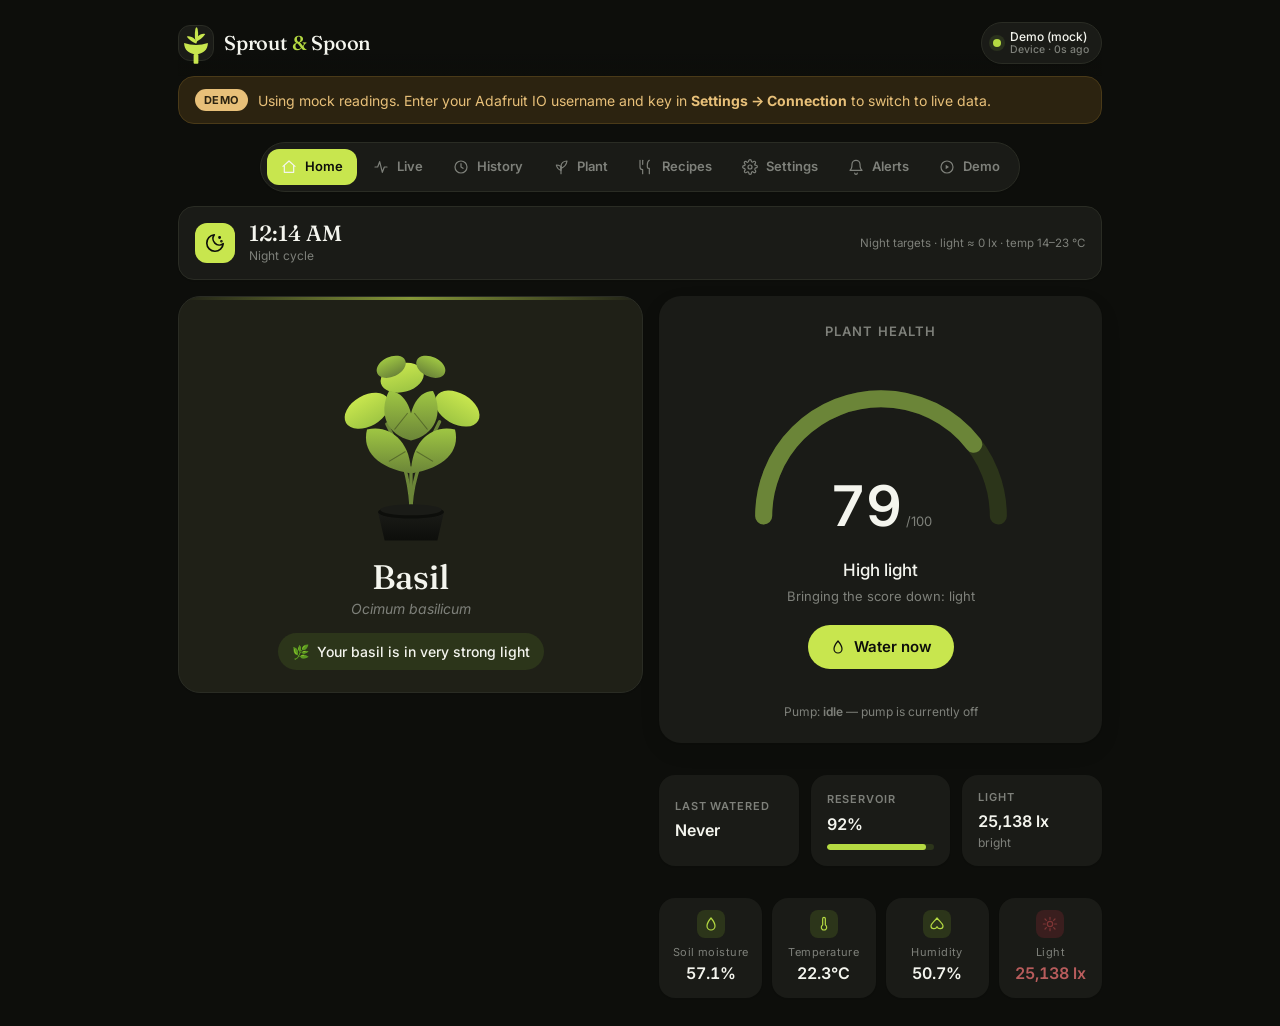
==== commit fa30f9cd: "Add Demo tab: scripted auto-water workflow that posts water:8000 to AIO A self-contained Demo tab th" ====
--- a/herb-garden/index.html
+++ b/herb-garden/index.html
@@ -121,6 +121,13 @@
         </svg>
         Alerts
       </button>
+      <button class="tab" data-tab="demo">
+        <svg viewBox="0 0 24 24" fill="none" stroke="currentColor" stroke-linecap="round" stroke-linejoin="round">
+          <circle cx="12" cy="12" r="9"/>
+          <path d="M10 8.5l5 3.5-5 3.5z" fill="currentColor" stroke="none"/>
+        </svg>
+        Demo
+      </button>
     </div>
   </nav>
 
@@ -499,6 +506,75 @@
       <div class="events" id="all-alerts"></div>
     </section>
 
+    <!-- DEMO — guided walkthrough of the auto-water workflow. The moisture
+         on this page is driven entirely by the demo state machine; it
+         does NOT reflect the live sensor. The only real action is the
+         water:8000 POST to Adafruit IO when moisture crosses 35%. -->
+    <section class="panel" id="panel-demo">
+      <h2>Demo</h2>
+      <p class="demo-intro">
+        Press <strong>Start Demo</strong> and watch the auto-water workflow
+        play out: moisture drifts down from 37%, crosses the 35% threshold,
+        the app posts <code>water:8000</code> to your Adafruit IO water-command
+        feed, and the moisture recovers toward a healthy level.
+      </p>
+
+      <div class="demo-toast" id="demo-toast" hidden role="status" aria-live="polite">
+        <span class="ico" aria-hidden="true">
+          <svg viewBox="0 0 24 24" width="14" height="14" fill="none" stroke="currentColor" stroke-width="2" stroke-linecap="round" stroke-linejoin="round">
+            <path d="M5 12l4 4 10-10"/>
+          </svg>
+        </span>
+        <div class="body">
+          <div class="title" id="demo-toast-title">—</div>
+          <div class="sub" id="demo-toast-sub"></div>
+        </div>
+      </div>
+
+      <div class="demo-grid">
+        <div class="hero demo-hero">
+          <div class="hero-art" id="demo-art"></div>
+          <h1>Basil</h1>
+          <p class="sci">Ocimum basilicum</p>
+          <div class="status-summary">
+            <span aria-hidden="true">🌿</span>
+            <span id="demo-stage">Press Start Demo to begin</span>
+          </div>
+        </div>
+
+        <div class="right-col">
+          <div class="card demo-moisture-card">
+            <p class="card-title">Soil moisture</p>
+            <div class="demo-moisture-value" id="demo-moisture-value">--%</div>
+            <div class="demo-moisture-bar">
+              <span class="demo-moisture-fill" id="demo-moisture-fill"></span>
+              <span class="demo-moisture-threshold" aria-label="Auto-water threshold at 35 percent"></span>
+            </div>
+            <p class="demo-moisture-hint">Auto-water triggers below <strong>35%</strong></p>
+          </div>
+
+          <div class="card gauge-card demo-gauge-card">
+            <p class="card-title">Plant Health</p>
+            <div class="gauge-wrap">
+              <svg class="gauge-svg" viewBox="0 0 300 180">
+                <path class="gauge-track" d="M 40 150 A 110 110 0 0 1 260 150"/>
+                <path id="demo-gauge-fill" class="gauge-fill" d="M 40 150 A 110 110 0 0 1 260 150"/>
+              </svg>
+              <div class="gauge-readout">
+                <div><span class="gauge-number" id="demo-gauge-num">--</span><span class="gauge-suffix"> /100</span></div>
+              </div>
+            </div>
+            <p class="gauge-explanation" id="demo-gauge-exp">Awaiting demo start</p>
+          </div>
+
+          <div class="demo-actions">
+            <button class="btn" id="demo-start" type="button">Start Demo</button>
+            <button class="btn ghost" id="demo-reset" type="button" hidden>Reset Demo</button>
+          </div>
+        </div>
+      </div>
+    </section>
+
   </main>
 </div>
 
--- a/herb-garden/styles.css
+++ b/herb-garden/styles.css
@@ -1373,3 +1373,153 @@
 
 /* Watering-feedback success colour reads better as bright lime on dark. */
 body.night-mode .water-feedback.ok { color: var(--lime); }
+
+/* ============================================================
+   Demo tab — guided walkthrough of the auto-water workflow.
+   Layout mirrors Home (hero + right column) so the user
+   instantly recognises the screen.
+   ============================================================ */
+
+.demo-intro {
+  font-size: 13.5px;
+  color: var(--ink-2);
+  line-height: 1.55;
+  margin: 0 0 16px;
+  max-width: 60ch;
+}
+.demo-intro code {
+  background: var(--bg-tint);
+  padding: 1px 6px;
+  border-radius: 4px;
+  font-size: 12.5px;
+}
+
+/* Notification banner shown when the auto-water cycle completes. */
+.demo-toast {
+  display: flex;
+  gap: 12px;
+  align-items: flex-start;
+  margin-bottom: 16px;
+  padding: 14px 16px;
+  background: var(--lime-soft);
+  border: 1px solid var(--lime);
+  border-radius: var(--r-md);
+  color: var(--ink);
+  font-size: 14px;
+  animation: demo-toast-in 360ms ease;
+}
+.demo-toast[hidden] { display: none; }
+.demo-toast .ico {
+  width: 28px; height: 28px;
+  background: var(--lime);
+  color: var(--ink);
+  border-radius: 8px;
+  display: grid; place-items: center;
+  flex-shrink: 0;
+}
+.demo-toast .body { flex: 1; min-width: 0; }
+.demo-toast .body .title { font-weight: 600; line-height: 1.3; }
+.demo-toast .body .sub   { font-size: 12px; color: var(--muted); margin-top: 4px; }
+@keyframes demo-toast-in {
+  from { opacity: 0; transform: translateY(-6px); }
+  to   { opacity: 1; transform: translateY(0); }
+}
+
+/* Layout mirrors .home-grid so the Demo screen reads as a sibling of
+   Home rather than a separate UI. */
+.demo-grid {
+  display: grid;
+  gap: 16px;
+}
+@media (min-width: 720px) {
+  .demo-grid {
+    grid-template-columns: 1.05fr 1fr;
+    align-items: start;
+  }
+}
+.demo-hero {
+  /* Reuse the Home .hero styling directly. */
+}
+
+/* Big moisture readout — the key indicator the user is asked to watch. */
+.demo-moisture-card { text-align: center; padding: 24px 22px 22px; }
+.demo-moisture-value {
+  font-family: var(--display);
+  font-weight: 500;
+  font-size: 72px;
+  color: var(--ink);
+  font-variant-numeric: tabular-nums;
+  line-height: 1;
+  margin: 6px 0 16px;
+  transition: color 280ms ease;
+}
+.demo-moisture-value.warning { color: var(--warn); }
+.demo-moisture-value.danger  { color: var(--bad); }
+
+/* Horizontal bar with a 35% threshold marker. */
+.demo-moisture-bar {
+  position: relative;
+  height: 14px;
+  background: var(--bg-tint);
+  border-radius: 999px;
+  margin: 8px 8px 18px;
+  border: 1px solid var(--hairline);
+}
+.demo-moisture-fill {
+  display: block;
+  height: 100%;
+  width: 0;
+  background: var(--lime-deep);
+  border-radius: 999px;
+  transition: width 380ms ease-out, background 300ms ease;
+}
+.demo-moisture-fill.warning { background: var(--warn); }
+.demo-moisture-fill.danger  { background: var(--bad); }
+.demo-moisture-threshold {
+  position: absolute;
+  top: -3px;
+  bottom: -3px;
+  left: 35%;
+  width: 2px;
+  background: var(--ink);
+  opacity: .55;
+  border-radius: 1px;
+}
+.demo-moisture-threshold::after {
+  content: "35%";
+  position: absolute;
+  top: -16px;
+  left: 50%;
+  transform: translateX(-50%);
+  font-size: 10px;
+  color: var(--muted);
+  letter-spacing: .02em;
+  white-space: nowrap;
+}
+.demo-moisture-hint {
+  font-size: 12.5px;
+  color: var(--muted);
+  margin: 0;
+}
+
+.demo-gauge-card { text-align: center; }
+
+.demo-actions {
+  display: flex;
+  gap: 10px;
+  justify-content: center;
+  flex-wrap: wrap;
+}
+.demo-actions .btn { min-width: 140px; }
+
+/* Night-mode tweaks for the demo screen. */
+body.night-mode .demo-moisture-bar { border-color: var(--hairline); }
+body.night-mode .demo-toast {
+  background: var(--card);
+  border-color: var(--lime);
+  color: var(--ink);
+}
+body.night-mode .demo-toast .ico {
+  background: var(--lime);
+  color: #0D0E0B;
+}
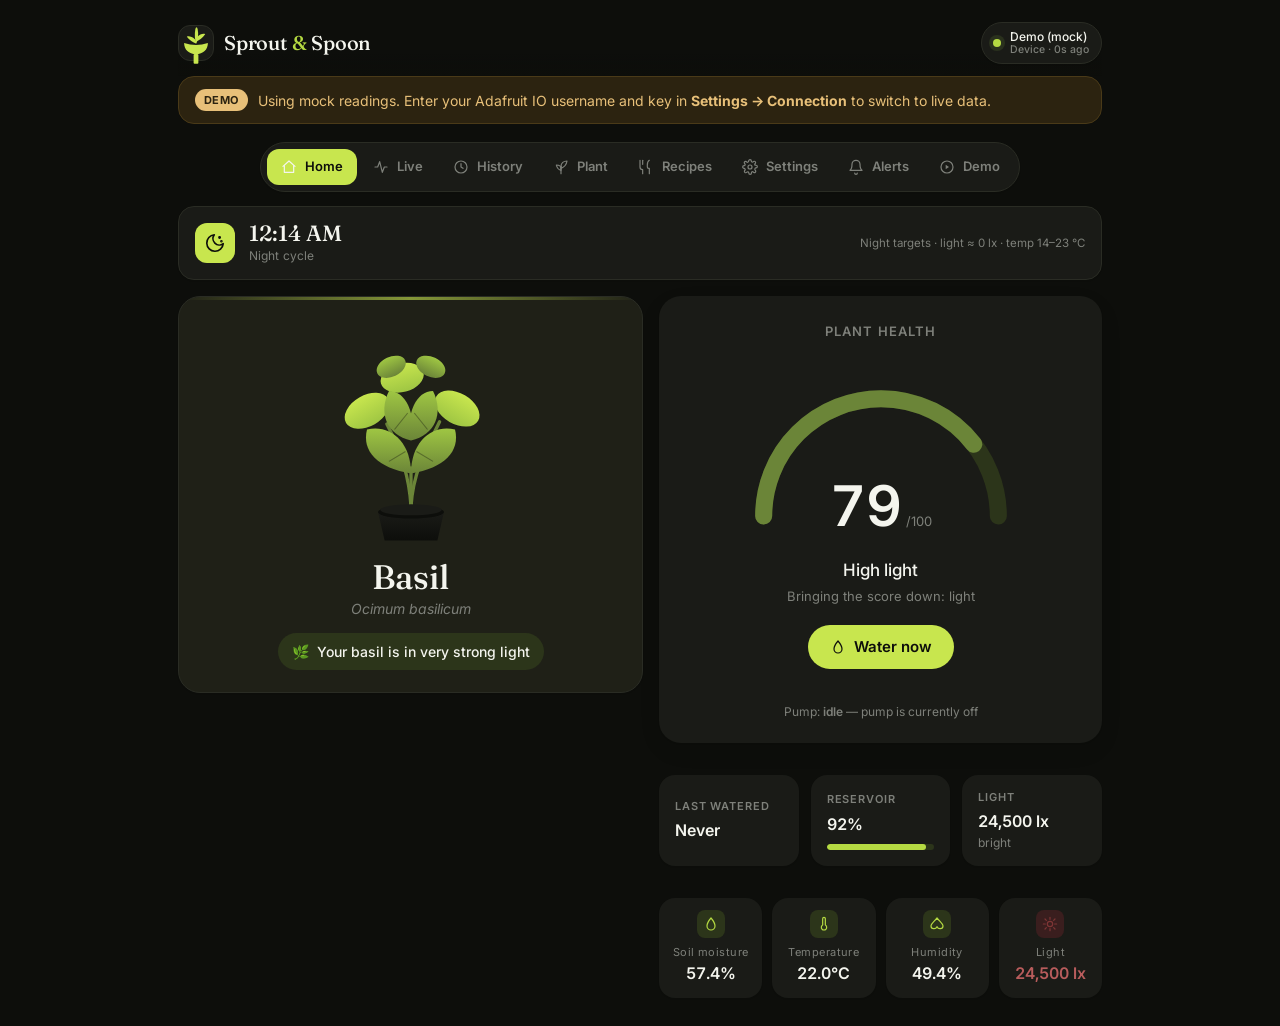
==== commit 4c11719d: "Demo: harden Start handler and switch AIO POST to a CORS-safe shape Two real problems with the previ" ====
--- a/herb-garden/index.html
+++ b/herb-garden/index.html
@@ -571,6 +571,7 @@
             <button class="btn" id="demo-start" type="button">Start Demo</button>
             <button class="btn ghost" id="demo-reset" type="button" hidden>Reset Demo</button>
           </div>
+          <p class="demo-post-status" id="demo-post-status" role="status" aria-live="polite"></p>
         </div>
       </div>
     </section>
--- a/herb-garden/styles.css
+++ b/herb-garden/styles.css
@@ -1512,6 +1512,22 @@
 }
 .demo-actions .btn { min-width: 140px; }
 
+/* Live status under the demo buttons. Tells the user that the click
+   registered and reports whether the AIO POST succeeded. */
+.demo-post-status {
+  margin: 10px auto 0;
+  min-height: 1.2em;
+  text-align: center;
+  font-size: 12.5px;
+  color: var(--muted);
+  transition: color 200ms ease;
+  font-variant-numeric: tabular-nums;
+}
+.demo-post-status.info  { color: var(--ink-2); }
+.demo-post-status.ok    { color: var(--lime-deep); }
+.demo-post-status.error { color: var(--bad); }
+body.night-mode .demo-post-status.ok { color: var(--lime); }
+
 /* Night-mode tweaks for the demo screen. */
 body.night-mode .demo-moisture-bar { border-color: var(--hairline); }
 body.night-mode .demo-toast {
